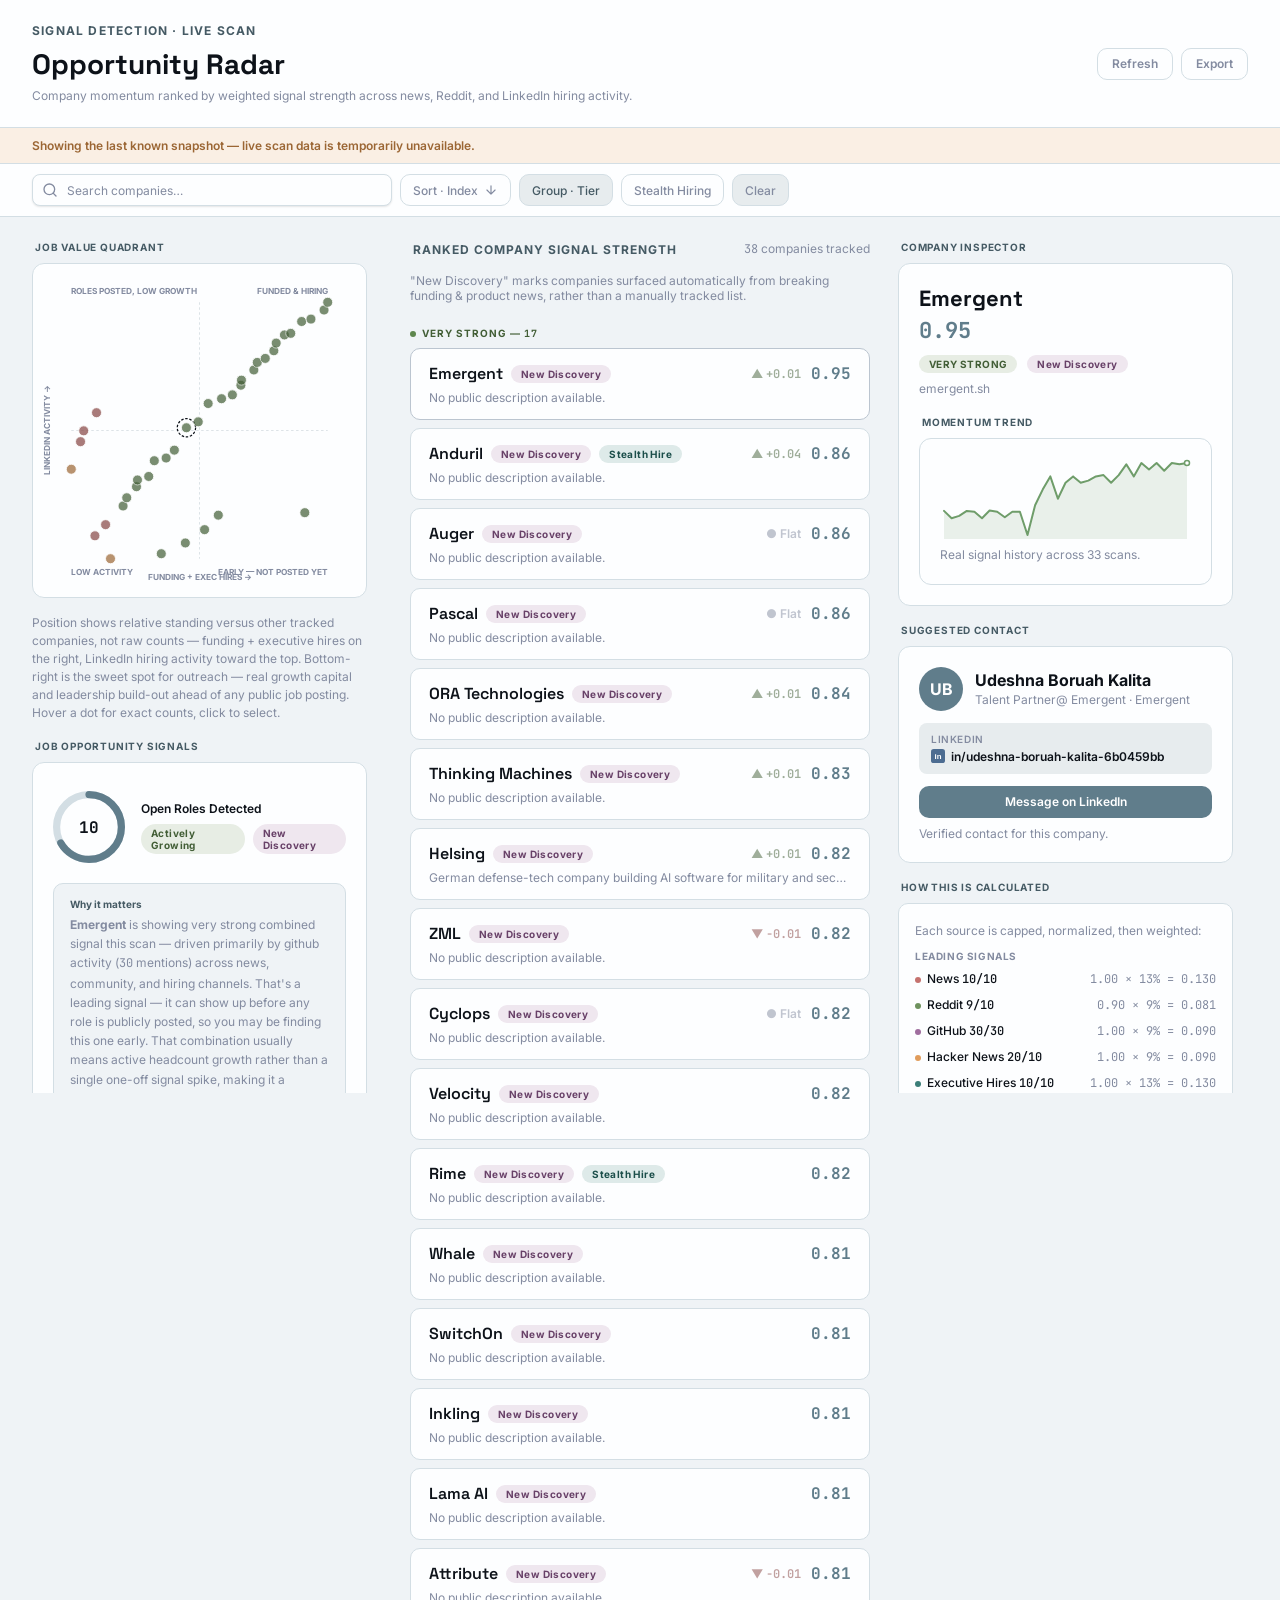
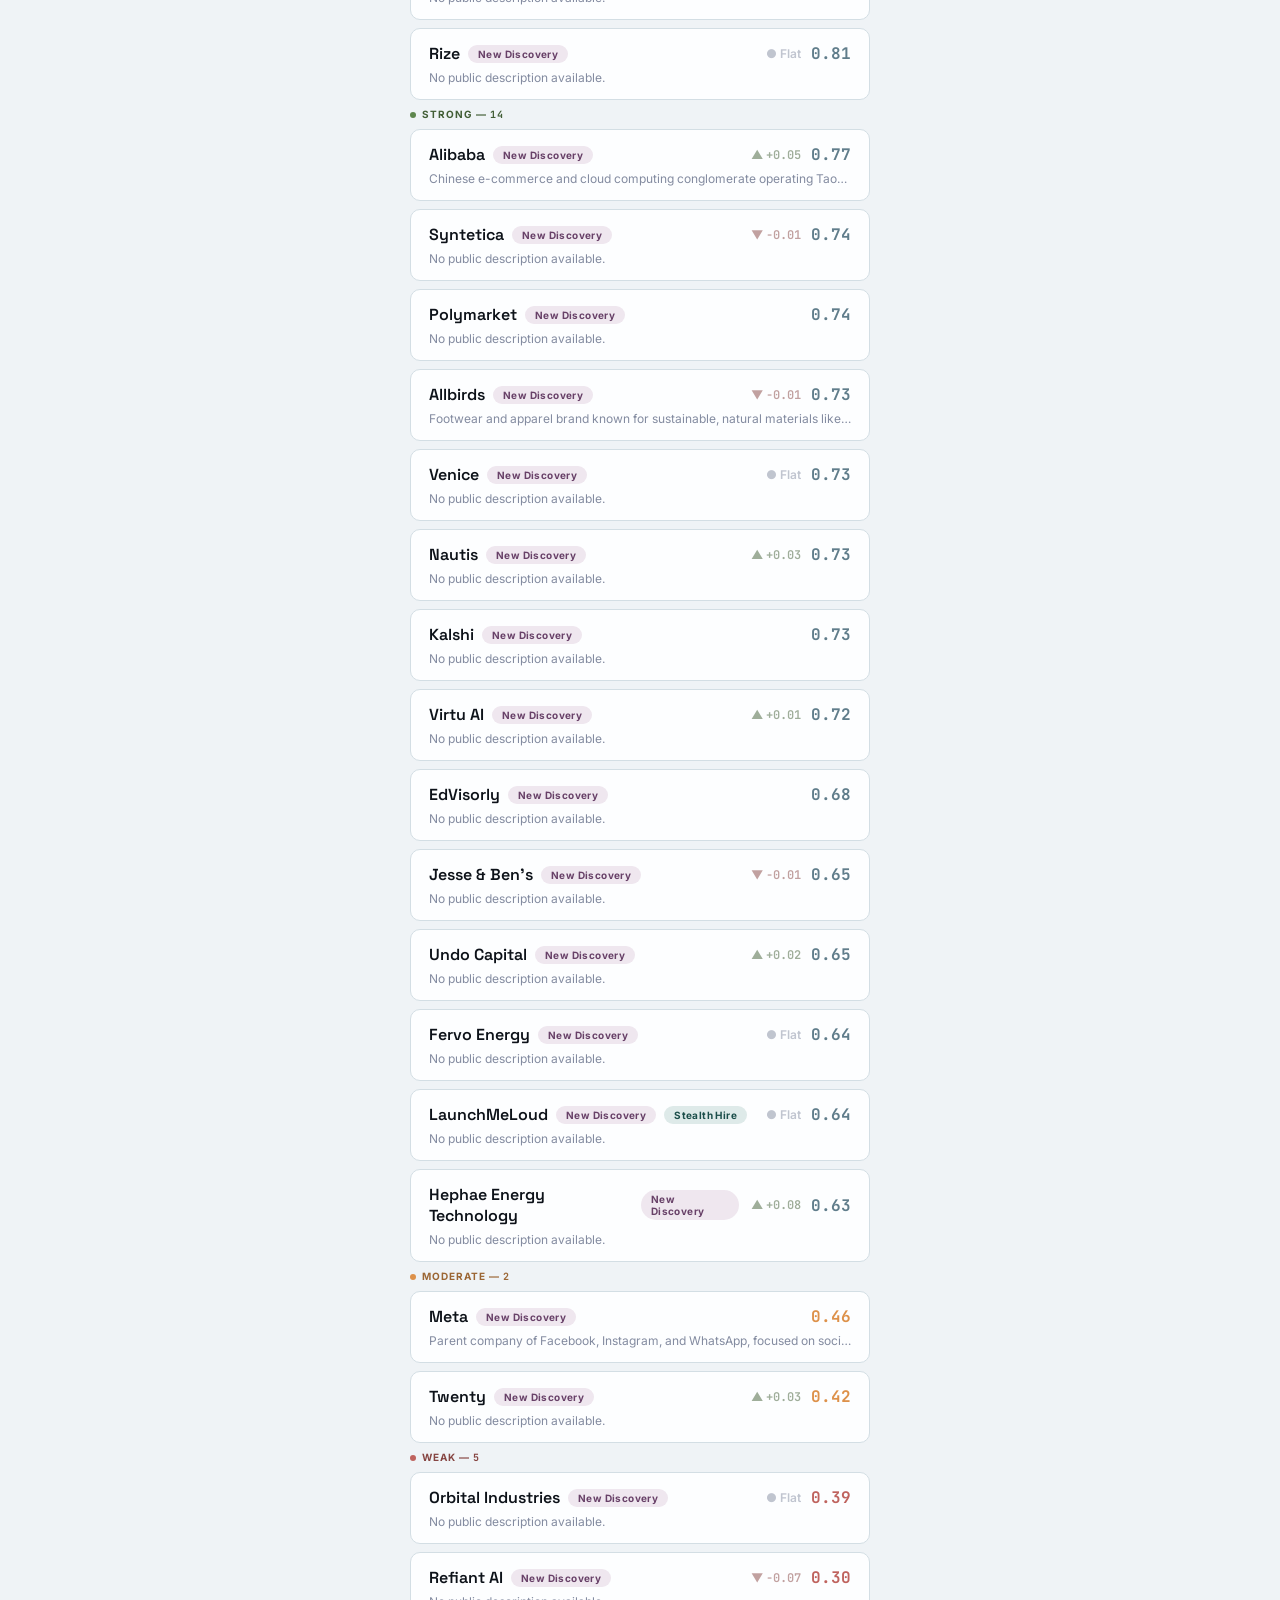
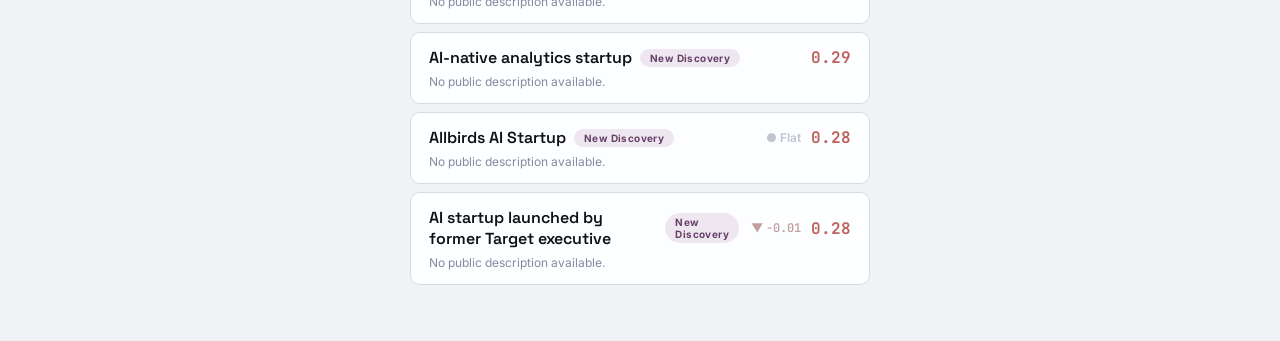
==== index.html @ ee6701c4 "Fix actual root cause of Job Value Quadrant resize bug Confirmed via frame-by-frame measurement: .qu" ====
<!doctype html>
<html lang="en">
<head>
  <meta charset="UTF-8" />
  <meta name="viewport" content="width=device-width, initial-scale=1.0" />
  <title>Opportunity Radar Dashboard</title>
  <link rel="preconnect" href="https://fonts.googleapis.com">
  <link rel="preconnect" href="https://fonts.gstatic.com" crossorigin>
  <link href="https://fonts.googleapis.com/css2?family=Inter:wght@400;500;600;700&family=Space+Grotesk:wght@500;700&family=JetBrains+Mono:wght@500;700&display=swap" rel="stylesheet">
  <link rel="stylesheet" href="styles.css" />
</head>
<body>

  <div class="dashboard">

    <!-- ── Header ── -->
    <header class="dashboard-header">
      <div class="header-titles">
        <span class="header-eyebrow">Signal Detection · Live Scan</span>
        <h1 class="header-title">Opportunity Radar</h1>
        <p class="header-subtitle">Company momentum ranked by weighted signal strength across news, Reddit, and LinkedIn hiring activity.</p>
      </div>
      <div class="header-actions">
        <button class="btn btn-outline" type="button">Refresh</button>
        <button class="btn btn-outline" type="button">Export</button>
      </div>
    </header>

    <!-- ── Fallback banner (shown only if the live fetch failed) ── -->
    <div class="fallback-banner" id="fallback-banner" hidden>
      Showing the last known snapshot — live scan data is temporarily unavailable.
    </div>

    <!-- ── Filter bar ── -->
    <div class="filter-bar">
      <div class="filter-search-wrap">
        <input
          class="filter-search"
          type="search"
          id="search-input"
          placeholder="Search companies…"
          aria-label="Search companies"
        />
        <svg class="filter-search-icon" width="16" height="16" viewBox="0 0 24 24" fill="none" aria-hidden="true">
          <circle cx="11" cy="11" r="8" stroke="currentColor" stroke-width="2"/>
          <path d="m21 21-4.35-4.35" stroke="currentColor" stroke-width="2" stroke-linecap="round"/>
        </svg>
      </div>

      <button class="pill-btn" id="sort-toggle" type="button" aria-label="Toggle sort direction">
        <span>Sort · Index</span>
        <svg id="sort-icon" width="14" height="14" viewBox="0 0 24 24" fill="none" aria-hidden="true">
          <path d="M12 5v14M5 12l7 7 7-7" stroke="currentColor" stroke-width="2" stroke-linecap="round" stroke-linejoin="round"/>
        </svg>
      </button>

      <button class="pill-btn" id="group-toggle" type="button" aria-pressed="true">
        <span>Group · Tier</span>
      </button>

      <button class="pill-btn" id="stealth-toggle" type="button" aria-pressed="false" title="Show only companies with strong funding/exec-hire signal and little-to-no LinkedIn activity — likely growing before any role is publicly posted">
        <span>Stealth Hiring</span>
      </button>

      <button class="pill-btn pill-btn-clear" id="clear-filters" type="button">Clear</button>
    </div>

    <!-- ── Body: 3-column layout ── -->
    <div class="dashboard-body">

      <div class="loading-overlay" id="loading-overlay">
        <p>Loading live scan data…</p>
      </div>

      <!-- Left: Job Value Quadrant + Job Opportunity Signals -->
      <section class="quadrant-column" aria-label="Job value quadrant">
        <h3 class="section-label" style="margin-top: 0;">Job Value Quadrant</h3>
        <div class="quadrant-scope">
          <svg id="quadrant-svg" viewBox="0 0 400 400" width="100%" height="100%" aria-hidden="true"></svg>
        </div>
        <p class="quadrant-caption" id="quadrant-caption">Position shows relative standing versus other tracked companies, not raw counts — funding + executive hires on the right, LinkedIn hiring activity toward the top. Bottom-right is the sweet spot for outreach — real growth capital and leadership build-out ahead of any public job posting. Hover a dot for exact counts, click to select.</p>

        <h3 class="section-label">Job Opportunity Signals</h3>
        <div class="job-signals-card">
          <div class="gauge-row">
            <div class="gauge-visual">
              <svg id="roles-gauge" viewBox="0 0 100 100" width="72" height="72" aria-hidden="true"></svg>
              <span class="gauge-center-value" id="open-roles-value">—</span>
            </div>
            <div class="gauge-info">
              <span class="stat-label">Open Roles Detected</span>
              <div class="gauge-momentum-row">
                <span class="tier-badge" id="hiring-momentum-badge">—</span>
                <span class="discovery-badge" id="gauge-discovery-badge" title="Newly discovered this scan — not on the existing tracked list" hidden>New Discovery</span>
              </div>
            </div>
          </div>
          <div class="callout-box" id="why-it-matters-box">
            <span class="callout-label">Why it matters</span>
            <p class="callout-text" id="why-it-matters-text"></p>
          </div>
          <p class="fine-print">Based on public hiring &amp; news signals — not a guarantee of open positions.</p>
        </div>
      </section>

      <!-- Middle: Ranked list -->
      <section class="list-column" aria-label="Ranked company signal strength">
        <div class="list-heading">
          <span class="card-eyebrow">Ranked Company Signal Strength</span>
          <span class="list-count" id="companies-tracked-count">— companies tracked</span>
        </div>
        <p class="list-hint">"New Discovery" marks companies surfaced automatically from breaking funding &amp; product news, rather than a manually tracked list.</p>
        <div id="ranked-list"></div>
        <p class="table-empty" id="list-empty" hidden>No companies match the current filters.</p>
      </section>

      <!-- Right: Company Inspector + Suggested Contact -->
      <aside class="right-rail" aria-label="Company detail">
        <h3 class="section-label" style="margin-top: 0;">Company Inspector</h3>
        <div class="inspector-card">
          <div class="inspector-title-row" style="margin-top: 0;">
            <h2 class="inspector-company-name" id="inspector-name">—</h2>
            <span class="inspector-index" id="inspector-index">—</span>
          </div>
          <div class="inspector-badge-row">
            <span class="tier-badge" id="inspector-tier-badge">—</span>
            <span class="discovery-badge" id="inspector-discovery-badge" title="Newly discovered this scan — not on the existing tracked list" hidden>New Discovery</span>
          </div>
          <a class="inspector-website-link" id="inspector-website-link" href="#" target="_blank" rel="noopener" style="visibility: hidden;">—</a>

          <h3 class="section-label">Momentum Trend</h3>
          <div class="inspector-trend-card">
            <svg id="inspector-trend-svg" aria-hidden="true"></svg>
            <p class="fine-print" id="inspector-trend-caption">—</p>
          </div>

        </div>

        <h3 class="section-label">Suggested Contact</h3>
        <div class="contact-card" id="contact-card">
          <div class="contact-person-row" style="margin-top: 0;">
            <div class="contact-avatar" id="contact-avatar">—</div>
            <div class="contact-person-info">
              <p class="contact-name">
                <span id="contact-name">—</span>
                <span class="contact-unverified-badge" id="contact-unverified-badge" title="Found via automated LinkedIn search, not human-confirmed" hidden>Unverified</span>
              </p>
              <p class="contact-title" id="contact-title">—</p>
            </div>
          </div>
          <div class="contact-detail-box">
            <span class="contact-detail-label">LinkedIn</span>
            <span class="contact-detail-value contact-detail-value-linkedin">
              <svg width="14" height="14" viewBox="0 0 16 16" aria-hidden="true"><rect width="16" height="16" rx="3" fill="var(--linkedin-blue)" /><text x="8" y="11.5" text-anchor="middle" font-family="Arial, sans-serif" font-size="9" font-weight="700" fill="#ffffff">in</text></svg>
              <span id="contact-linkedin-value">—</span>
            </span>
          </div>
          <a class="btn btn-dark btn-full" id="contact-cta" href="#" target="_blank" rel="noopener">Message on LinkedIn</a>
          <p class="fine-print" id="contact-fine-print">—</p>
        </div>
        <div class="contact-empty-state" id="contact-empty-state" hidden>
          <p>No contact found yet for this company — check back after the next scan.</p>
          <a class="btn btn-dark btn-full" id="contact-website-cta" href="#" target="_blank" rel="noopener" hidden>Go to Company Website</a>
          <p class="fine-print" id="contact-website-caveat" hidden>Automatically discovered, not confirmed as the right company — double-check before visiting.</p>
        </div>

        <h3 class="section-label">How this is calculated</h3>
        <div class="math-panel math-panel-standalone" id="math-panel">
          <p class="math-caption">Each source is capped, normalized, then weighted:</p>
          <div id="math-rows"></div>
          <hr class="divider" />
          <div class="math-total-row">
            <span class="math-total-label">Total opportunity_index</span>
            <span class="math-total-value" id="math-total-value">—</span>
          </div>
        </div>
      </aside>

    </div>
  </div>

  <script src="data.js"></script>
  <script src="app.js"></script>
</body>
</html>
---- styles.css ----
/* ── Font demo (Space Grotesk headings / JetBrains Mono numerals) ──
   To back out: delete this block, delete the two font-family rules
   below that reference these variables (search "--font-heading" and
   "--font-mono"), and revert the Google Fonts <link> in index.html/
   detail.html back to just Inter. Nothing else depends on this. */
:root {
  --font-heading: 'Space Grotesk', 'Inter', Arial, sans-serif;
  --font-mono:    'JetBrains Mono', 'Inter', monospace;
}

/* Wraps every dynamically-inserted numeric value across both pages
   (app.js/detail.js) — search ".num" in either file to find them all. */
.num { font-family: var(--font-mono); }

/* ── shadcn/ui token retrofit ──
   Phase 1 (this block): adopt shadcn's semantic vocabulary — background/
   foreground/card/primary/secondary/muted/accent/destructive/border/
   input/ring/radius, plus its --chart-1..5 convention for categorical
   data colors — mapped onto the colors this project already settled on
   through iteration, not shadcn's stock slate palette. Purely additive:
   every existing variable below (--bg, --accent-deep, --radius-lg, etc.)
   is untouched and still drives 100% of the current CSS, so this can't
   cause a visual regression. New components should be built against
   these tokens directly; migrating existing rules to consume them
   (instead of the legacy names) would be a natural phase 2.

   Two of our existing tokens don't map 1:1 onto a shadcn slot and were
   deliberately left alone rather than force-fit: --accent (a saturated
   brand blue-grey used for active/focus states — closest to --ring,
   not --accent, which in shadcn means a subtle hover background) and
   --accent-deep (our emphasis-text color, distinct from --primary,
   which corresponds to the solid dark CTA button background/text
   instead). Tier colors (green/amber/rose) and the per-source palette
   also stay as their own extension, same as shadcn's own docs do for
   product-specific colors beyond the core set. */
:root {
  /* Aliased via var() (not duplicated hex) since the consolidation pass —
     these can't go stale the way the old hardcoded copies did. */
  --background:         var(--bg);
  --foreground:         var(--text-primary);
  --card:                var(--surface);
  --card-foreground:    var(--text-primary);
  --popover:             var(--surface);
  --popover-foreground: var(--text-primary);
  --primary:             var(--text-primary); /* the solid dark CTA button */
  --primary-foreground: #ffffff;
  --secondary:           var(--bg); /* no separate surface-alt anymore */
  --secondary-foreground: var(--text-primary);
  --muted:               var(--accent-tint);
  --muted-foreground:   var(--text-secondary);
  /* No separate --accent slot: shadcn's "accent" (a subtle hover bg) would
     be the same value as --muted above, and this project already has an
     unrelated --accent (brand blue-grey, #607d8b) declared below — reusing
     the name here would silently shadow one or the other depending on
     source order. --muted covers shadcn's accent role instead. */
  --accent-foreground:  var(--accent-deep);
  --destructive:         var(--rose-deep);
  --destructive-foreground: #ffffff;
  --border:              var(--border);
  --input:               var(--border-input);
  --ring:                var(--accent); /* used for focus rings below */
  --radius:              0.625rem; /* = --radius-lg (10px) — sm/md/lg/xl below derive from this */

  /* shadcn chart-color convention — same hues as our per-source tokens.
     Aliased via var() so this can't go stale the way the hardcoded
     copies here previously did after a source color changed. */
  --chart-1: var(--news-color);
  --chart-2: var(--reddit-red);
  --chart-3: var(--linkedin-blue);
  --chart-4: var(--github-color);
  --chart-5: var(--hn-color);
  --chart-6: var(--exec-hire-color);
  --chart-7: var(--funding-color);
}

/* Real accessibility win from adopting --ring, not just a decorative
   token: a visible focus indicator for keyboard navigation. */
:focus-visible {
  outline: 2px solid var(--ring);
  outline-offset: 2px;
}

/* ── Design tokens ──
   Consolidated 2026-07-16: everything below derives from 10 core colors
   (bg / surface / border / text-primary / text-secondary / accent /
   accent-deep / green / amber / rose). Every "-deep" is that color mixed
   ~30% toward black; every "-tint" is mixed ~85% toward white — not an
   independently hand-picked hex. Dropped as redundant near-duplicates in
   this pass: --surface-alt, --row-bg, --control-bg, --accent-light,
   --text-muted, and the separate --gauge-accent* hue (folded into
   --accent). The 7 --news-color..--funding-color source colors are the
   deliberate exception — a categorical data-viz palette where 7-way
   distinguishability is the actual requirement, so they keep their own
   hues rather than deriving from the core 10. */
:root {
  --bg:              #eff3f6;
  --surface:         #fdfeff;
  --border:          #d3dee4;
  --border-input:    var(--border);
  --border-emphasis: #bbc5d0; /* border a step darker for hover/selected rows -- lighter than --text-secondary */

  --text-primary:    #0d1219;
  --text-secondary:  #838ba0;

  --accent:          #607d8b;
  --accent-deep:     #455a64;
  --accent-tint:     #e7ecee;
  --callout-tint:    var(--bg);

  /* ── Hue ramp: 7 core hues, each with dark / base(100%) / tint-1 / tint-2,
     derived via one consistent formula — dark = hue mixed 30% toward
     black; tint-1 = hue mixed 50% toward white; tint-2 = hue mixed 85%
     toward white — not independently hand-picked per hue. Every semantic
     name below (--green, --news-color, etc.) just aliases whichever
     shade of whichever hue that role needs; every rule elsewhere in this
     file that consumes those semantic names is unchanged. */
  --hue-red:           #bf635e;
  --hue-red-dark:      #864542;
  --hue-red-tint-1:    #dfb1af;
  --hue-red-tint-2:    #f5e8e7;

  --hue-green:         #5e864d;
  --hue-green-dark:    #425e36;
  --hue-green-tint-1:  #afc3a6;
  --hue-green-tint-2:  #e7ede4;

  --hue-blue:          #4c6c91;
  --hue-blue-dark:     #354c66;
  --hue-blue-tint-1:   #a6b6c8;
  --hue-blue-tint-2:   #e4e9ef;

  --hue-purple:        #955d94;
  --hue-purple-dark:   #684168;
  --hue-purple-tint-1: #caaeca;
  --hue-purple-tint-2: #efe7ef;

  --hue-orange:        #dd914a;
  --hue-orange-dark:   #9b6634;
  --hue-orange-tint-1: #eec8a5;
  --hue-orange-tint-2: #faefe4;

  --hue-yellow:        #e1d270;
  --hue-yellow-dark:   #9e934e;
  --hue-yellow-tint-1: #f0e9b8;
  --hue-yellow-tint-2: #fbf8ea;

  --hue-teal:          #267069;
  --hue-teal-dark:     #1b4e4a;
  --hue-teal-tint-1:   #93b8b4;
  --hue-teal-tint-2:   #deeae9;

  /* 8th hue, added when the pipeline added patents as a source — all 7
     original hues (red/green/blue/purple/orange/yellow/teal) were
     already spoken for. First attempt was an indigo (blue-violet, ~235°)
     which sat too close to blue(~212°) and purple(~301°) to actually
     read as distinct; pink(~338°) sits in the real gap between them. */
  --hue-pink:        #c46e8e;
  --hue-pink-dark:   #894d63;
  --hue-pink-tint-1: #e2b7c7;
  --hue-pink-tint-2: #f6e9ee;

  /* Tier status colors — reuse the same hues as the source palette below
     (rose=red, green=green, amber=orange) instead of maintaining 3 more
     standalone shades. */
  --green:           var(--hue-green);
  --green-deep:      var(--hue-green-dark);
  --green-tint:      var(--hue-green-tint-2);

  --amber:           var(--hue-orange);
  --amber-deep:      var(--hue-orange-dark);
  --amber-tint:      var(--hue-orange-tint-2);

  --rose:            var(--hue-red);
  --rose-deep:       var(--hue-red-dark);
  --rose-tint:       var(--hue-red-tint-2);

  --news-color:      var(--hue-red);
  --linkedin-blue:   var(--hue-blue);
  --reddit-red:      var(--hue-green);
  --github-color:    var(--hue-purple);
  --hn-color:        var(--hue-orange);
  --exec-hire-color: var(--hue-teal);
  --funding-color:   var(--hue-yellow);
  --patents-color:   var(--hue-pink);
  --trend-accent:    var(--green);
  --peer-muted-dot:  var(--text-secondary);

  --radius-sm:   6px;
  --radius-md:   8px;
  --radius-lg:   10px;
  --radius-xl:   12px;
  --radius-full: 9999px;

  /* Type scale: 12 near-duplicate sizes (8-28px) consolidated to 6.
     Every font-size declaration in this file references one of these —
     no more independently-picked pixel values. */
  --text-2xs: 10px;
  --text-sm:  12px;
  --text-md:  16px;
  --text-lg:  22px;
  --text-xl:  28px;

  --shadow-xs:  0 1px 2px 0 rgba(0, 0, 0, 0.1);
  --shadow-btn: 0 1px 1px 0 rgba(0, 0, 0, 0.1);

  --header-h:     128px;
}

/* ── Reset ── */
*, *::before, *::after { box-sizing: border-box; }

body {
  margin: 0;
  font-family: 'Inter', Arial, sans-serif;
  background: var(--bg);
  color: var(--text-primary);
  font-size: var(--text-md);
  -webkit-font-smoothing: antialiased;
}

.dashboard {
  display: flex;
  flex-direction: column;
  min-height: 100vh;
}

/* ─────────────────────────────────────────
   Header
───────────────────────────────────────── */
.dashboard-header {
  display: flex;
  align-items: center;
  justify-content: space-between;
  gap: 24px;
  height: var(--header-h);
  padding: 16px 32px;
  background: var(--surface);
  border-bottom: 1px solid var(--border);
}

.header-titles {
  display: flex;
  flex-direction: column;
  gap: 2px;
  min-width: 0;
}

.header-eyebrow {
  font-size: var(--text-sm);
  line-height: 16px;
  font-weight: 700;
  letter-spacing: 1.2px;
  text-transform: uppercase;
  color: var(--accent-deep);
}

.header-title {
  margin: 6px 0 0;
  font-size: var(--text-xl);
  line-height: 34px;
  font-weight: 700;
  color: var(--text-primary);
}

/* Font demo — see the --font-heading/--font-mono block near the top of
   this file for how to back this out. */
.header-title,
.company-row-name,
.inspector-company-name,
.detail-company-name {
  font-family: var(--font-heading);
}

.header-subtitle {
  margin: 4px 0 0;
  font-size: var(--text-sm);
  font-weight: 400;
  color: var(--text-secondary);
  line-height: 18px;
  white-space: nowrap;
}

.header-actions {
  display: flex;
  align-items: center;
  gap: 8px;
  flex-shrink: 0;
}

/* ─────────────────────────────────────────
   Buttons
───────────────────────────────────────── */
.btn {
  display: inline-flex;
  align-items: center;
  justify-content: center;
  height: 32px;
  padding: 6px 14px;
  border: none;
  border-radius: var(--radius-lg);
  font-family: inherit;
  font-size: var(--text-sm);
  font-weight: 600;
  line-height: 20px;
  cursor: pointer;
  text-decoration: none;
  box-sizing: border-box;
}

.btn-outline {
  background: var(--surface);
  color: var(--text-secondary);
  border: 1px solid var(--border);
}

.btn:disabled {
  opacity: 0.4;
  cursor: not-allowed;
}

/* The one exception to the site-wide neutral button treatment — the
   primary CTA on Suggested Contact stays a solid, filled button so it
   still reads as "the" action on the card. Was solid near-black
   (--text-primary); softened to --accent once the rest of the app's
   palette got muted this session — pure black read as disproportionately
   loud once everything around it got quieter. */
.btn-dark {
  background: var(--accent);
  color: #ffffff;
}

.btn-full { width: 100%; }

/* ─────────────────────────────────────────
   Filter bar
───────────────────────────────────────── */
.filter-bar {
  display: flex;
  align-items: center;
  gap: 8px;
  padding: 10px 32px;
  background: var(--surface);
  border-bottom: 1px solid var(--border);
}

.filter-search-wrap {
  position: relative;
  flex: 1 0 0;
  min-width: 0;
  max-width: 360px;
}

.filter-search {
  width: 100%;
  height: 32px;
  border: 1px solid var(--border-input);
  border-radius: var(--radius-md);
  background: var(--surface);
  box-shadow: var(--shadow-xs);
  padding: 0 12px 0 34px;
  font-family: inherit;
  font-size: var(--text-sm);
  color: var(--text-primary);
}

.filter-search::placeholder { color: var(--text-secondary); }

.filter-search-icon {
  position: absolute;
  left: 10px;
  top: 50%;
  transform: translateY(-50%);
  color: var(--text-secondary);
  pointer-events: none;
}

.pill-btn {
  display: inline-flex;
  align-items: center;
  gap: 6px;
  height: 32px;
  padding: 0 12px;
  border: 1px solid var(--border);
  border-radius: var(--radius-lg);
  background: var(--surface);
  font-family: inherit;
  font-size: var(--text-sm);
  font-weight: 500;
  color: var(--text-secondary);
  cursor: pointer;
  flex-shrink: 0;
}

.pill-btn svg { flex-shrink: 0; transition: transform 0.15s; }
.pill-btn.sort-asc svg { transform: rotate(180deg); }

.pill-btn[aria-pressed="true"] {
  background: var(--accent-tint);
  border-color: var(--border);
  color: var(--accent-deep);
}

.pill-btn-clear {
  background: var(--accent-tint);
}

/* ─────────────────────────────────────────
   Body: 3-column layout
───────────────────────────────────────── */
.dashboard-body {
  position: relative;
  display: grid;
  grid-template-columns: 350px 1fr 350px;
  gap: 28px;
  align-items: start;
  flex: 1 0 auto;
  padding: 24px 32px 48px;
  min-height: 300px;
}

.loading-overlay {
  position: absolute;
  inset: 0;
  z-index: 5;
  display: flex;
  align-items: center;
  justify-content: center;
  background: var(--bg);
}

.loading-overlay p {
  margin: 0;
  font-size: var(--text-sm);
  color: var(--text-secondary);
}

.loading-overlay[hidden] { display: none; }

.fallback-banner {
  padding: 10px 32px;
  background: var(--amber-tint);
  color: var(--amber-deep);
  font-size: var(--text-sm);
  font-weight: 600;
  border-bottom: 1px solid var(--border);
}

.fallback-banner[hidden] { display: none; }

.card-eyebrow {
  padding-left: 3px;
  font-size: var(--text-sm);
  font-weight: 700;
  letter-spacing: 1px;
  text-transform: uppercase;
  color: var(--accent-deep);
}


.divider {
  margin: 12px 0;
  border: none;
  border-top: 1px solid var(--border);
}

/* Flex items don't collapse margins — without this, a divider's own
   margin-bottom stacks with the label's margin-top instead of merging,
   leaving an oversized gap. */
.divider + .section-label { margin-top: 8px; }

.section-label {
  margin: 18px 0 10px;
  padding-left: 3px;
  font-size: var(--text-2xs);
  font-weight: 700;
  letter-spacing: 0.8px;
  text-transform: uppercase;
  color: var(--accent-deep);
}

.fine-print {
  margin: 8px 0 0;
  font-size: var(--text-sm);
  font-weight: 400;
  color: var(--text-secondary);
  line-height: 1.4;
}

.tier-badge {
  display: inline-flex;
  align-items: center;
  padding: 3px 10px;
  border-radius: var(--radius-full);
  font-size: var(--text-2xs);
  font-weight: 700;
  letter-spacing: 0.4px;
  background: var(--accent-tint);
  color: var(--accent-deep);
}

.tier-badge.tier-green { background: var(--green-tint); color: var(--green-deep); }
.tier-badge.tier-amber { background: var(--amber-tint); color: var(--amber-deep); }
.tier-badge.tier-rose  { background: var(--rose-tint);  color: var(--rose-deep); }

.discovery-badge {
  display: inline-flex;
  align-items: center;
  padding: 3px 10px;
  border-radius: var(--radius-full);
  font-size: var(--text-2xs);
  font-weight: 700;
  letter-spacing: 0.4px;
  /* Reuses the purple hue ramp (same one github uses) instead of a
     separate standalone purple -- keeps the "New Discovery" badge its
     original light-purple identity without reintroducing a whole new
     color for it. */
  background: var(--hue-purple-tint-2);
  color: var(--hue-purple-dark);
}

.discovery-badge[hidden] { display: none; }

/* Same funding/exec-hire-vs-LinkedIn criteria as the Job Value
   Quadrant's bottom-right cell — teal because that's exec_hire's own
   hue, one of the two signals driving this flag. */
.stealth-badge {
  display: inline-flex;
  align-items: center;
  padding: 3px 10px;
  border-radius: var(--radius-full);
  font-size: var(--text-2xs);
  font-weight: 700;
  letter-spacing: 0.4px;
  background: var(--hue-teal-tint-2);
  color: var(--hue-teal-dark);
}

.callout-box {
  margin-top: 16px;
  padding: 14px 16px;
  border-radius: var(--radius-lg);
  background: var(--callout-tint);
  border: 1px solid var(--border);
}

.callout-label {
  display: block;
  font-size: var(--text-2xs);
  font-weight: 700;
  color: var(--accent-deep);
  margin-bottom: 5px;
}

.callout-text {
  margin: 0;
  font-size: var(--text-sm);
  color: var(--text-secondary);
  line-height: 1.6;
}

/* ─────────────────────────────────────────
   Radar column
───────────────────────────────────────── */
.quadrant-column {
  display: flex;
  flex-direction: column;
  position: sticky;
  top: 24px;
  max-height: calc(100vh - 48px);
  overflow-y: auto;
  /* Reserves the scrollbar's gutter whether or not it's actually needed,
     so content taller than the viewport toggling the scrollbar on/off
     between renders can't shrink/grow this column's available width -
     which would otherwise resize the quadrant chart (aspect-ratio: 1/1
     scales with container width) every time it happened. */
  scrollbar-gutter: stable;
}

.quadrant-scope {
  aspect-ratio: 1 / 1;
  width: 100%;
  flex-shrink: 0;
  background: var(--surface);
  border: 1px solid var(--border);
  border-radius: var(--radius-xl);
  overflow: hidden;
}

.quadrant-caption {
  margin: 16px 0 0;
  font-size: var(--text-sm);
  font-weight: 400;
  color: var(--text-secondary);
  line-height: 1.5;
}


.job-signals-card,
.inspector-card,
.contact-card {
  background: var(--surface);
  border: 1px solid var(--border);
  border-radius: var(--radius-xl);
  padding: 20px;
}

.stat-row {
  display: flex;
  align-items: center;
  justify-content: space-between;
  padding: 6px 0;
}

.stat-label {
  font-size: var(--text-sm);
  color: var(--text-secondary);
}

.stat-value {
  font-size: var(--text-md);
  font-weight: 700;
  color: var(--text-primary);
}

.gauge-row {
  display: flex;
  align-items: center;
  gap: 16px;
  padding: 8px 0 4px;
}

.gauge-visual {
  position: relative;
  width: 72px;
  height: 72px;
  flex-shrink: 0;
}

.gauge-visual svg {
  transform: rotate(-90deg);
}

.gauge-center-value {
  position: absolute;
  inset: 0;
  display: flex;
  align-items: center;
  justify-content: center;
  font-size: var(--text-md);
  font-weight: 700;
  color: var(--text-primary);
}

.gauge-info {
  display: flex;
  flex-direction: column;
  gap: 8px;
  min-width: 0;
}

.gauge-info .stat-label {
  font-size: var(--text-sm);
  font-weight: 600;
  color: var(--text-primary);
}

.gauge-momentum-row {
  display: flex;
  align-items: center;
  gap: 8px;
}

.gauge-momentum-row .stat-label {
  font-size: var(--text-sm);
  color: var(--text-secondary);
}

/* ─────────────────────────────────────────
   Ranked list (middle column)
───────────────────────────────────────── */
.list-column {
  display: flex;
  flex-direction: column;
  gap: 12px;
  min-width: 0;
}

.list-heading {
  display: flex;
  align-items: center;
  justify-content: space-between;
}

.list-count {
  font-size: var(--text-sm);
  color: var(--text-secondary);
}

.list-hint {
  margin: 4px 0 12px;
  font-size: var(--text-sm);
  font-weight: 400;
  color: var(--text-secondary);
}

.tier-group {
  display: flex;
  flex-direction: column;
  gap: 8px;
  margin-bottom: 8px;
}

.tier-group-header {
  display: flex;
  align-items: center;
  gap: 6px;
}

.tier-group-dot {
  width: 6px;
  height: 6px;
  border-radius: 50%;
  background: var(--accent);
}

.tier-group-dot.green { background: var(--green); }
.tier-group-dot.amber { background: var(--amber); }
.tier-group-dot.rose  { background: var(--rose); }

.tier-group-label {
  font-size: var(--text-2xs);
  font-weight: 700;
  letter-spacing: 1px;
  color: var(--accent-deep);
}

.tier-group-label.green { color: var(--green-deep); }
.tier-group-label.amber { color: var(--amber-deep); }
.tier-group-label.rose  { color: var(--rose-deep); }

.company-row {
  background: var(--surface);
  border: 1px solid var(--border);
  border-radius: var(--radius-lg);
  padding: 14px 18px;
  cursor: pointer;
  transition: border-color 0.12s, background 0.12s;
}

.company-row:hover {
  background: var(--surface);
  border-color: var(--border-emphasis);
}

.company-row.selected {
  background: var(--surface);
  border-color: var(--border-emphasis);
}

.company-row-top {
  display: flex;
  align-items: center;
  justify-content: space-between;
  gap: 12px;
}

.company-row-name-group {
  display: flex;
  align-items: center;
  gap: 8px;
  min-width: 0;
}

.company-row-name {
  font-size: var(--text-md);
  font-weight: 600;
  color: var(--text-primary);
  text-decoration: none;
}

.company-row-name:hover {
  color: var(--accent-deep);
  text-decoration: underline;
}

.company-row-right {
  display: flex;
  align-items: center;
  gap: 10px;
  flex-shrink: 0;
}

/* Font demo — see the --font-heading/--font-mono block near the top of
   this file for how to back this out. */
.company-row-index,
.inspector-index,
.detail-index,
.gauge-center-value {
  font-family: var(--font-mono);
}

.company-row-index {
  font-size: var(--text-md);
  font-weight: 700;
  color: var(--accent);
}

.company-row-index.amber { color: var(--amber); }
.company-row-index.rose  { color: var(--rose); }

.momentum-delta {
  font-size: var(--text-sm);
  font-weight: 600;
  white-space: nowrap;
  opacity: 0.5;
}

.momentum-delta.momentum-up   { color: var(--green-deep); }
.momentum-delta.momentum-down { color: var(--rose-deep); }
.momentum-delta.momentum-flat { color: var(--text-secondary); }

.company-row-blurb {
  margin: 6px 0 0;
  font-size: var(--text-sm);
  color: var(--text-secondary);
  white-space: nowrap;
  overflow: hidden;
  text-overflow: ellipsis;
}

/* Progressive disclosure: the per-source breakdown stays collapsed
   until you hover a row, so the list stays calm at rest but the "where
   does this number come from" detail is one hover away instead of
   locked behind a click into Company Inspector. */
.company-row-detail {
  display: grid;
  grid-template-rows: 0fr;
  opacity: 0;
  transition: grid-template-rows 0.3s ease, opacity 0.22s ease;
}

.company-row.expanded .company-row-detail {
  grid-template-rows: 1fr;
  opacity: 1;
}

.company-row-detail-inner {
  overflow: hidden;
  min-height: 0;
  display: grid;
  grid-template-columns: repeat(4, 1fr);
  gap: 10px 14px;
  padding-top: 0;
  transition: padding-top 0.3s ease;
}

.company-row.expanded .company-row-detail-inner {
  padding-top: 12px;
}

.row-detail-item {
  display: flex;
  flex-direction: column;
  gap: 2px;
  min-width: 0;
}

.row-detail-meter {
  margin-top: 2px;
}

.row-detail-label {
  font-size: var(--text-2xs);
  font-weight: 700;
  text-transform: uppercase;
  letter-spacing: 0.02em;
  color: var(--text-secondary);
  white-space: nowrap;
  overflow: hidden;
  text-overflow: ellipsis;
}

/* Deliberately no per-source color override here (unlike source-pill/
   meter-fill/math-label elsewhere) — each label already sits directly
   next to its own value with no legend or bar segment to decode, so
   coloring the text added no information, just noise. Color stays
   reserved for spots where it's actually functional: the dots, bars,
   and the "At cap" badge. */

.row-detail-cap-flag {
  display: inline-block;
  margin-left: 5px;
  font-size: var(--text-2xs);
  font-weight: 700;
  letter-spacing: 0.3px;
  text-transform: uppercase;
  color: var(--amber-deep);
  background: var(--amber-tint);
  padding: 1px 5px;
  border-radius: var(--radius-full);
  vertical-align: middle;
}

.row-detail-value {
  font-size: var(--text-sm);
  font-weight: 600;
  font-variant-numeric: tabular-nums;
  color: var(--text-primary);
  white-space: nowrap;
  overflow: hidden;
  text-overflow: ellipsis;
}

.row-detail-cap {
  font-weight: 400;
  color: var(--text-secondary);
}

.row-detail-contrib {
  font-size: var(--text-sm);
  font-weight: 400;
  color: var(--text-secondary);
}

/* The arrow glyph renders a couple pixels low relative to the digits next
   to it in this font — nudge it up so it optically aligns with the text. */
.row-detail-contrib::before { content: '→ '; position: relative; top: -1px; }

.source-pill {
  display: inline-flex;
  align-items: center;
  gap: 4px;
  font-size: var(--text-sm);
  color: var(--text-secondary);
}

.source-pill::before {
  content: '';
  width: 6px;
  height: 6px;
  flex-shrink: 0;
  border-radius: 50%;
  background: var(--accent);
  opacity: 0.9;
}

.source-pill.source-news::before      { background: var(--news-color); }
.source-pill.source-reddit::before   { background: var(--reddit-red); }
.source-pill.source-linkedin::before { background: var(--linkedin-blue); }
.source-pill.source-github::before   { background: var(--github-color); }
.source-pill.source-hn::before       { background: var(--hn-color); }
.source-pill.source-exec_hire::before { background: var(--exec-hire-color); }
.source-pill.source-funding::before  { background: var(--funding-color); }
.source-pill.source-patents::before  { background: var(--patents-color); }

.meter-track {
  height: 5px;
  border-radius: var(--radius-sm);
  background: transparent;
  overflow: hidden;
}

.meter-fill {
  height: 100%;
  border-radius: var(--radius-sm);
  background: var(--accent-deep);
}

.meter-fill.source-news     { background: var(--news-color); opacity: 0.9; }
.meter-fill.source-reddit   { background: var(--reddit-red); opacity: 0.9; }
.meter-fill.source-linkedin { background: var(--linkedin-blue); opacity: 0.9; }
.meter-fill.source-github   { background: var(--github-color); opacity: 0.9; }
.meter-fill.source-hn       { background: var(--hn-color); opacity: 0.9; }
.meter-fill.source-exec_hire { background: var(--exec-hire-color); opacity: 0.9; }
.meter-fill.source-funding   { background: var(--funding-color); opacity: 0.9; }
.meter-fill.source-patents   { background: var(--patents-color); opacity: 0.9; }

.table-empty {
  margin: 0;
  padding: 32px 16px;
  text-align: center;
  font-size: var(--text-sm);
  color: var(--text-secondary);
  background: var(--surface);
  border: 1px solid var(--border);
  border-radius: var(--radius-lg);
}

/* ─────────────────────────────────────────
   Right rail
───────────────────────────────────────── */
.right-rail {
  display: flex;
  flex-direction: column;
  position: sticky;
  top: 24px;
  max-height: calc(100vh - 48px);
  overflow-y: auto;
  scrollbar-gutter: stable;
}

.inspector-title-row {
  margin-top: 14px;
  display: flex;
  flex-direction: column;
  gap: 4px;
}

.inspector-company-name {
  margin: 0;
  font-size: var(--text-lg);
  font-weight: 700;
  color: var(--text-primary);
}

.inspector-badge-row {
  display: flex;
  align-items: center;
  gap: 10px;
  margin-top: 10px;
}

/* Plain link, not a badge/pill — this is a reference, not a status flag
   like the tier/discovery badges above it. Own line, not inline with
   the pills, so it doesn't read as a third badge. Reserves its line
   height always (visibility, not display:none) so the Momentum Trend
   section below doesn't shift up/down depending on whether this
   particular company has a URL. */
.inspector-website-link {
  display: block;
  min-height: 1.4em;
  margin-top: 8px;
  font-size: var(--text-sm);
  color: var(--text-secondary);
  text-decoration: none;
}

.inspector-website-link:hover { color: var(--hue-blue); }

.inspector-index {
  font-size: var(--text-lg);
  font-weight: 700;
  color: var(--accent);
}

.mini-breakdown {
  display: flex;
  flex-direction: column;
  gap: 14px;
  margin-bottom: 6px;
}

.mini-breakdown-row {
  display: flex;
  flex-direction: column;
  gap: 4px;
}

.mini-breakdown-contrib {
  display: block;
}

.mini-breakdown-top {
  display: flex;
  align-items: center;
  justify-content: space-between;
  font-size: var(--text-sm);
  line-height: 16px;
}

.mini-breakdown-top .label { color: var(--text-secondary); }
.mini-breakdown-top .value { color: var(--text-primary); font-weight: 700; font-family: var(--font-mono); }

.math-panel {
  margin-top: 16px;
  padding: 16px;
  border-radius: var(--radius-lg);
  background: var(--surface);
  border: 1px solid var(--border);
}

.math-caption {
  margin: 2px 0 10px;
  font-size: var(--text-sm);
  font-weight: 400;
  color: var(--text-secondary);
  line-height: 1.5;
}

.math-group-label {
  display: block;
  margin: 10px 0 4px;
  font-size: var(--text-2xs);
  font-weight: 700;
  letter-spacing: 0.6px;
  text-transform: uppercase;
  color: var(--text-secondary);
}

.math-group-label:first-child { margin-top: 0; }

.math-row {
  display: flex;
  align-items: center;
  justify-content: space-between;
  padding: 5px 0;
  font-size: var(--text-sm);
}

.math-row .math-label { color: var(--text-primary); font-weight: 500; }
.math-row .math-detail { color: var(--text-secondary); }

.math-label::before {
  content: '';
  display: inline-block;
  width: 6px;
  height: 6px;
  border-radius: 50%;
  margin-right: 6px;
  background: var(--accent-deep);
  opacity: 0.9;
}

.math-label.source-news::before      { background: var(--news-color); }
.math-label.source-reddit::before   { background: var(--reddit-red); }
.math-label.source-linkedin::before { background: var(--linkedin-blue); }
.math-label.source-github::before   { background: var(--github-color); }
.math-label.source-hn::before       { background: var(--hn-color); }
.math-label.source-exec_hire::before { background: var(--exec-hire-color); }
.math-label.source-funding::before   { background: var(--funding-color); }
.math-label.source-patents::before   { background: var(--patents-color); }

.math-total-row {
  display: flex;
  align-items: center;
  justify-content: space-between;
  margin-top: 10px;
}

.math-total-label {
  font-size: var(--text-sm);
  font-weight: 700;
  color: var(--text-primary);
}

.math-total-value {
  font-size: var(--text-sm);
  font-weight: 700;
  color: var(--accent-deep);
  font-family: var(--font-mono);
}

.inspector-card .btn-dark { margin-top: 16px; }

/* Suggested Contact */
.contact-person-row {
  display: flex;
  align-items: center;
  gap: 12px;
  margin-top: 12px;
}

.contact-avatar {
  width: 44px;
  height: 44px;
  border-radius: 50%;
  background: var(--accent);
  color: #ffffff;
  display: flex;
  align-items: center;
  justify-content: center;
  font-size: var(--text-md);
  font-weight: 700;
  flex-shrink: 0;
}

.contact-name {
  margin: 0;
  font-size: var(--text-md);
  font-weight: 700;
  color: var(--text-primary);
}

/* Amber, not neutral — this is a "check this before you act on it" flag,
   not decoration. Hiding unverified contacts entirely would make the
   feature useless (most of what's found this way is still directionally
   right), but presenting it with the same confidence as a verified
   contact would be dishonest. */
.contact-unverified-badge {
  display: inline-flex;
  align-items: center;
  margin-left: 6px;
  padding: 2px 8px;
  border-radius: var(--radius-full);
  font-size: var(--text-2xs);
  font-weight: 700;
  letter-spacing: 0.3px;
  text-transform: uppercase;
  vertical-align: middle;
  background: var(--amber-tint);
  color: var(--amber-deep);
}

.contact-unverified-badge[hidden] { display: none; }

.contact-empty-state {
  margin: 0;
  padding: 24px 16px;
  text-align: center;
  font-size: var(--text-sm);
  color: var(--text-secondary);
  background: var(--surface);
  border: 1px solid var(--border);
  border-radius: var(--radius-lg);
}

.contact-empty-state p { margin: 0; }
.contact-empty-state .btn { margin-top: 14px; }
.contact-empty-state .fine-print { margin-top: 8px; }
.contact-empty-state[hidden] { display: none; }

.contact-title {
  margin: 2px 0 0;
  font-size: var(--text-sm);
  font-weight: 400;
  color: var(--text-secondary);
}

.contact-detail-box {
  display: flex;
  flex-direction: column;
  gap: 4px;
  padding: 10px 12px;
  border-radius: var(--radius-md);
  background: var(--accent-tint);
  margin-top: 12px;
}

.contact-detail-label {
  font-size: var(--text-2xs);
  font-weight: 600;
  letter-spacing: 0.6px;
  text-transform: uppercase;
  color: var(--text-secondary);
}

.contact-detail-value {
  font-size: var(--text-sm);
  font-weight: 600;
  color: var(--text-primary);
}

.contact-detail-value-linkedin {
  display: inline-flex;
  align-items: center;
  gap: 6px;
}

.contact-detail-value-linkedin svg { flex-shrink: 0; }

.contact-card .btn-dark { margin-top: 12px; }

/* ─────────────────────────────────────────
   Detail page (3-column, matching main dashboard)
───────────────────────────────────────── */
.detail-page {
  display: flex;
  flex-direction: column;
  min-height: 100vh;
}

.detail-topbar {
  display: flex;
  align-items: center;
  justify-content: space-between;
  gap: 24px;
  height: var(--header-h);
  padding: 16px 32px;
  background: var(--surface);
  border-bottom: 1px solid var(--border);
}

.detail-topbar-left {
  display: flex;
  flex-direction: column;
  justify-content: center;
  gap: 2px;
  min-width: 0;
}

.detail-topbar-nav {
  display: flex;
  align-items: center;
  gap: 8px;
  flex-shrink: 0;
}

.back-link {
  display: inline-block;
  font-size: var(--text-sm);
  line-height: 16px;
  font-weight: 400;
  color: var(--text-secondary);
  text-decoration: none;
}

.back-link:hover { color: var(--text-primary); }

.back-link-arrow {
  display: inline-block;
  position: relative;
  top: -1px;
}

.detail-header {
  display: flex;
  align-items: center;
  gap: 14px;
  margin-top: 6px;
}

.detail-company-name {
  margin: 0;
  font-size: var(--text-xl);
  line-height: 34px;
  font-weight: 700;
  color: var(--text-primary);
}

.detail-index {
  font-size: var(--text-xl);
  line-height: 34px;
  font-weight: 700;
  color: var(--accent);
}

.detail-blurb {
  margin: 4px 0 0;
  font-size: var(--text-sm);
  line-height: 18px;
  color: var(--text-secondary);
}

.detail-body {
  padding: 24px 32px 48px;
  position: relative;
  min-height: 400px;
}

.detail-columns {
  display: grid;
  grid-template-columns: 350px 1fr 350px;
  gap: 30px;
  align-items: start;
}

.detail-col {
  display: flex;
  flex-direction: column;
  min-width: 0;
}

.breakdown-compact-card {
  background: var(--surface);
  border: 1px solid var(--border);
  border-radius: var(--radius-xl);
  padding: 16px;
}

.signal-radar-card {
  background: var(--surface);
  border: 1px solid var(--border);
  border-radius: var(--radius-xl);
  padding: 16px;
}

.trend-card {
  background: var(--surface);
  border: 1px solid var(--border);
  border-radius: var(--radius-xl);
  padding: 20px;
}

.peer-compare-card {
  background: var(--surface);
  border: 1px solid var(--border);
  border-radius: var(--radius-xl);
  padding: 20px;
}

.peer-compare-headline {
  margin: 0;
  font-size: var(--text-md);
  font-weight: 700;
  color: var(--text-primary);
}

.peer-compare-sub {
  margin: 4px 0 14px;
  font-size: var(--text-sm);
  font-weight: 400;
  color: var(--text-secondary);
}

.source-rank-card {
  background: var(--surface);
  border: 1px solid var(--border);
  border-radius: var(--radius-xl);
  padding: 20px;
}

.source-rank-headline {
  margin: 0 0 12px;
  font-size: var(--text-sm);
  font-weight: 400;
  color: var(--text-secondary);
}

.source-rank-headline strong { color: var(--text-primary); }

.source-rank-row {
  display: flex;
  align-items: center;
  gap: 12px;
  padding: 8px 0;
}

.source-rank-row + .source-rank-row { border-top: 1px solid var(--border); }

.source-rank-row-label {
  width: 112px;
  flex-shrink: 0;
  white-space: nowrap;
}

.source-rank-row-pct {
  width: 118px;
  flex-shrink: 0;
  font-size: var(--text-sm);
  color: var(--text-secondary);
  text-align: right;
}

.source-rank-row-strip {
  flex: 1 0 0;
  min-width: 0;
}

.callout-box-standalone { margin-top: 0; }
.math-panel-standalone { margin-top: 0; }

.inspector-trend-card {
  background: var(--surface);
  border: 1px solid var(--border);
  border-radius: var(--radius-xl);
  padding: 20px;
}

.inspector-trend-card #inspector-trend-svg {
  display: block;
  width: 100%;
  height: 80px;
}

.contact-card-standalone { padding: 20px; }

.next-steps-card {
  display: flex;
  flex-direction: column;
  gap: 2px;
  background: var(--surface);
  border: 1px solid var(--border);
  border-radius: var(--radius-xl);
  padding: 8px;
}

.next-step-row {
  display: flex;
  align-items: center;
  gap: 10px;
  width: 100%;
  padding: 10px 10px;
  border: none;
  border-radius: var(--radius-md);
  background: transparent;
  font-family: inherit;
  font-size: var(--text-sm);
  font-weight: 500;
  color: var(--text-primary);
  cursor: pointer;
  text-align: left;
  transition: background 0.12s;
}

.next-step-row:hover { background: var(--accent-tint); }

.next-step-check {
  width: 18px;
  height: 18px;
  border-radius: 50%;
  border: 1.5px solid var(--border-input);
  flex-shrink: 0;
  position: relative;
  transition: background 0.15s, border-color 0.15s;
}

.next-step-row.done .next-step-check {
  background: var(--accent-deep);
  border-color: var(--accent-deep);
}

.next-step-row.done .next-step-check::after {
  content: '✓';
  position: absolute;
  inset: 0;
  display: flex;
  align-items: center;
  justify-content: center;
  font-size: var(--text-sm);
  color: #ffffff;
  line-height: 1;
}

.next-step-row.done .next-step-label { color: var(--text-secondary); }

/* ─────────────────────────────────────────
   Responsive
───────────────────────────────────────── */
@media (max-width: 1200px) {
  .dashboard-body {
    grid-template-columns: 1fr;
  }
  .detail-columns {
    grid-template-columns: 1fr;
  }
}
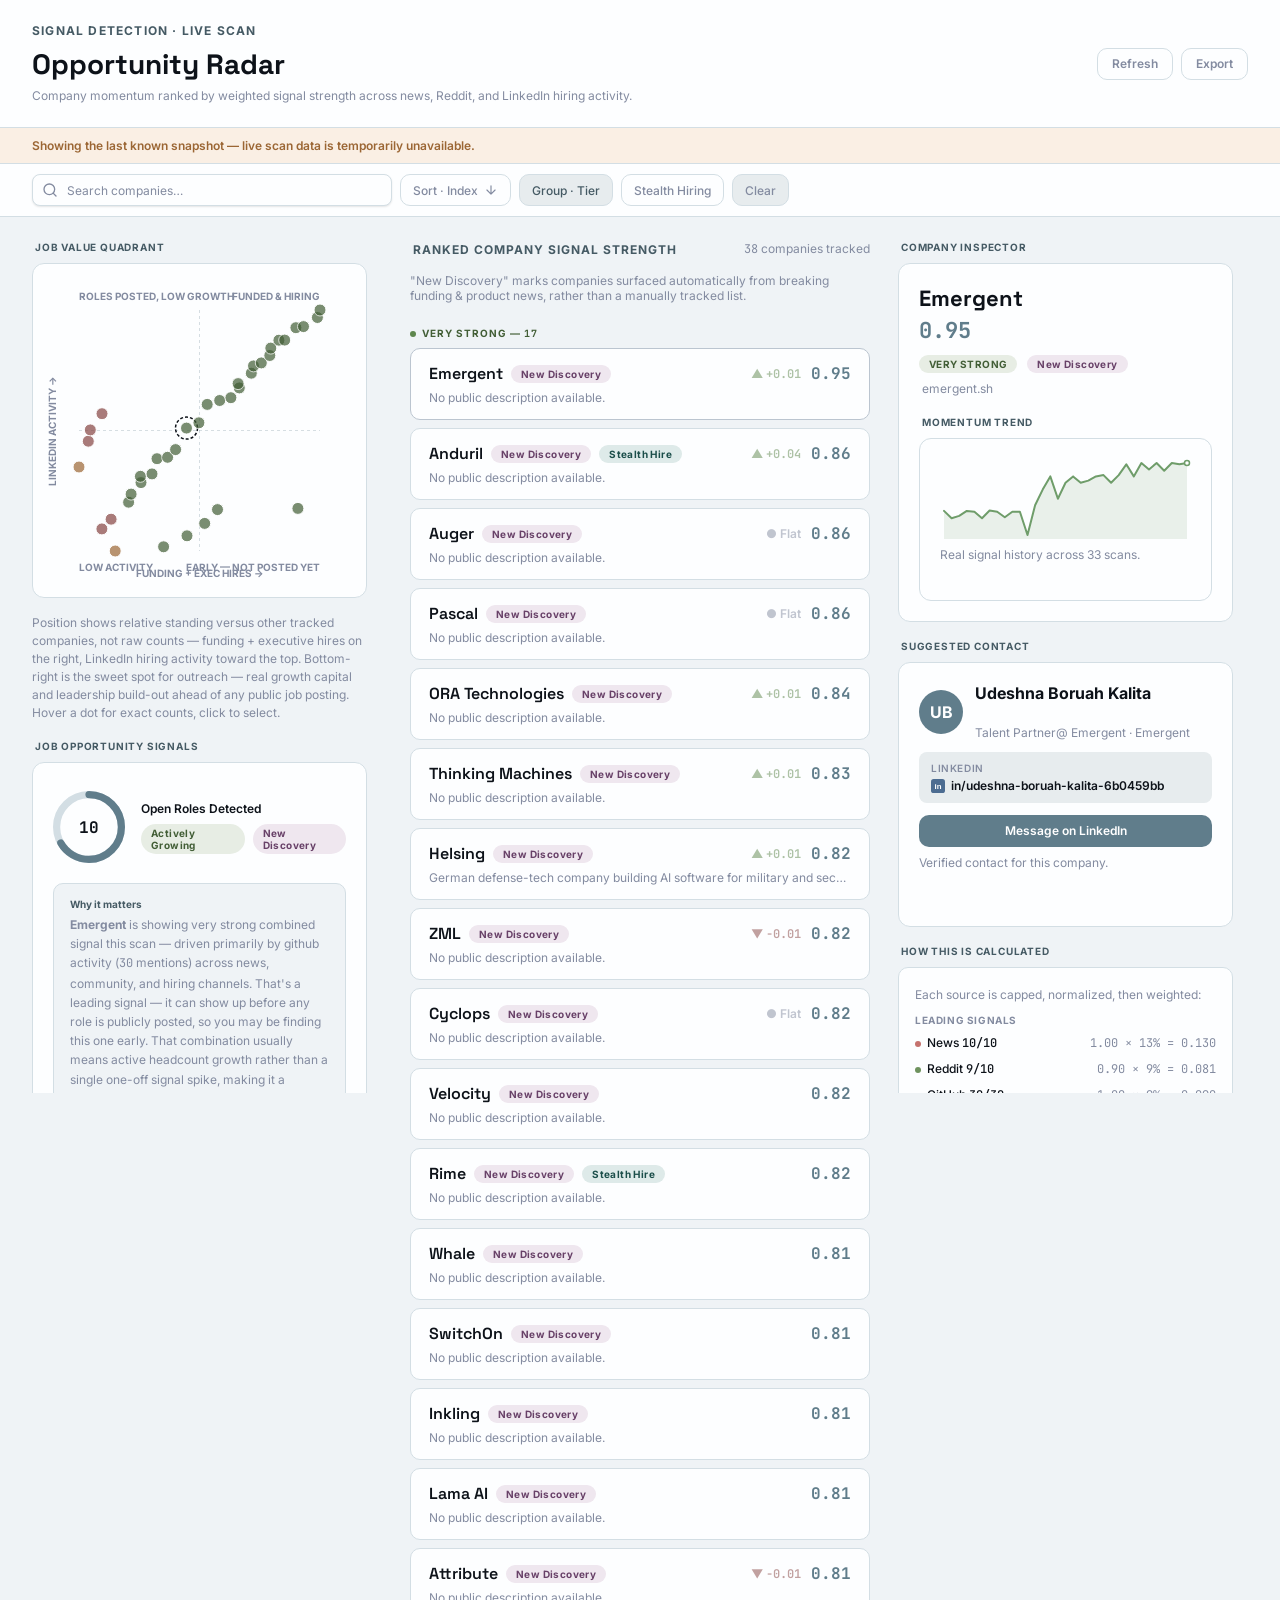
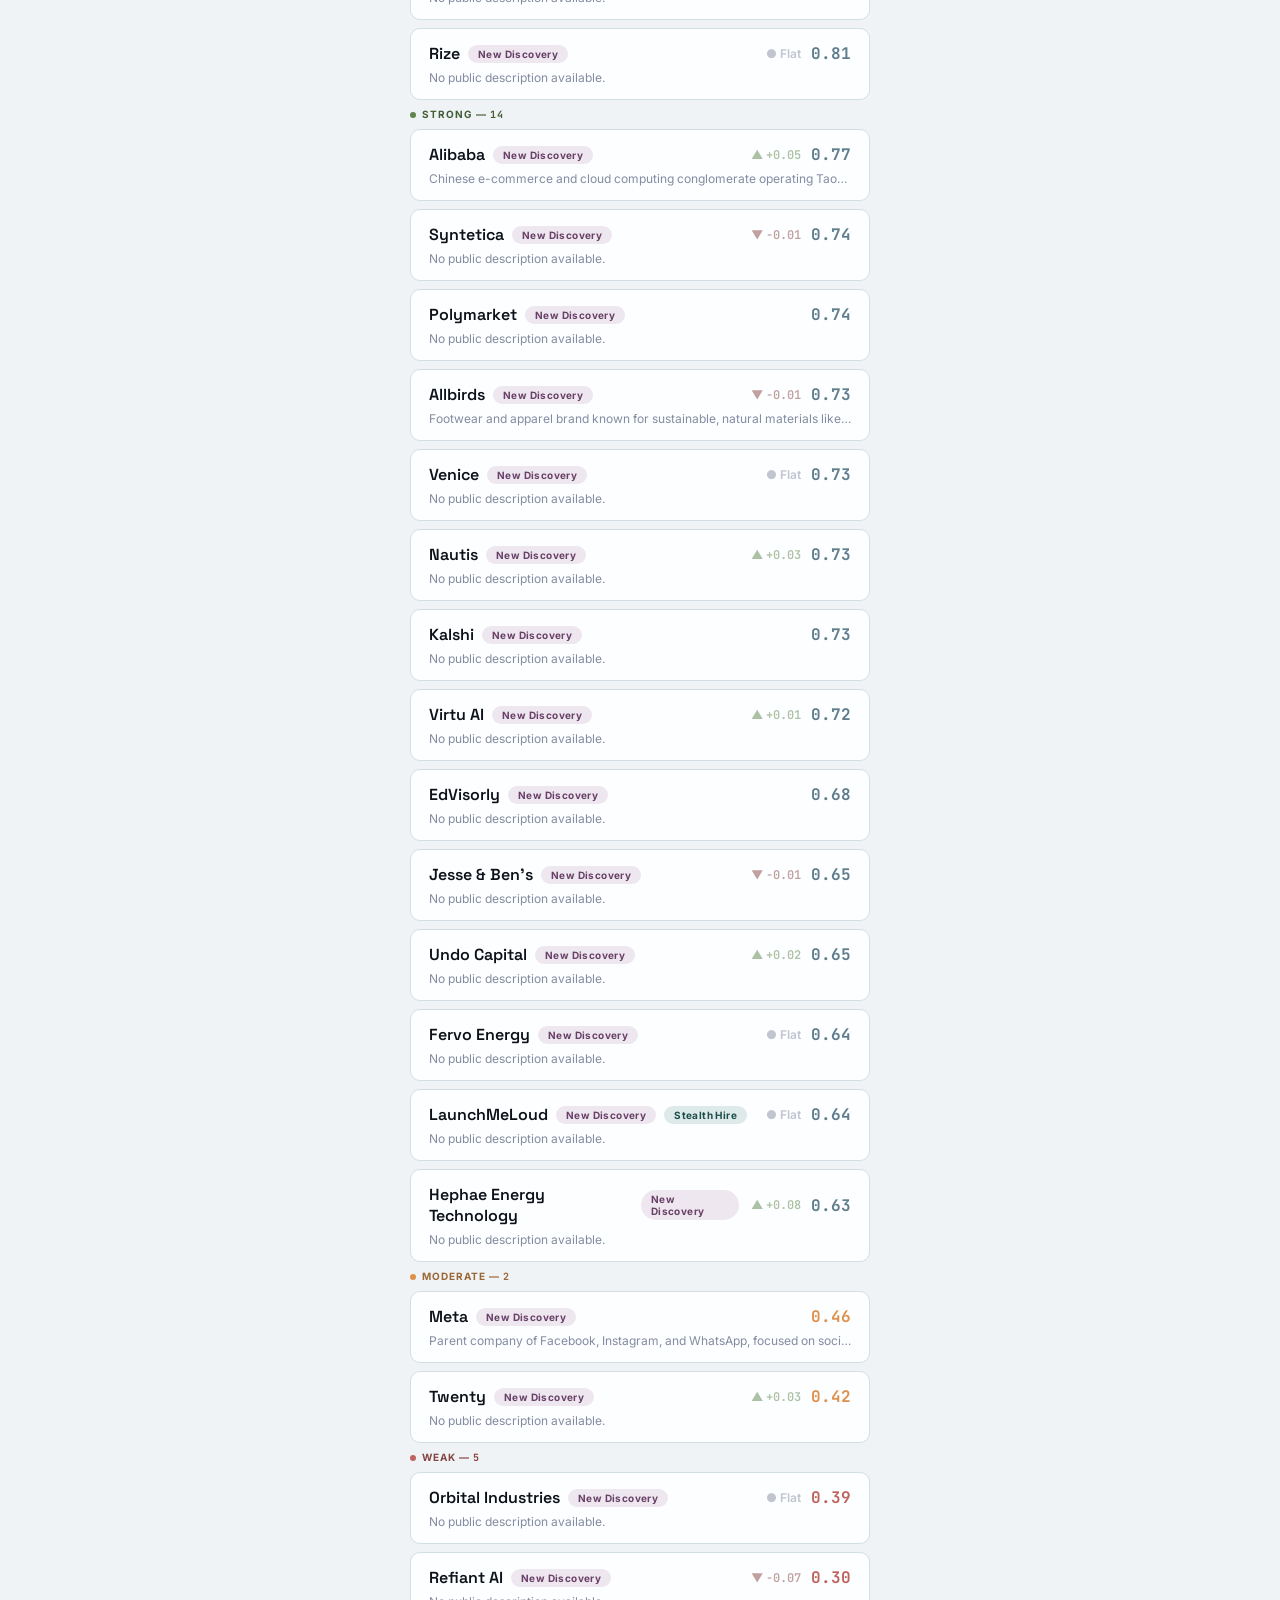
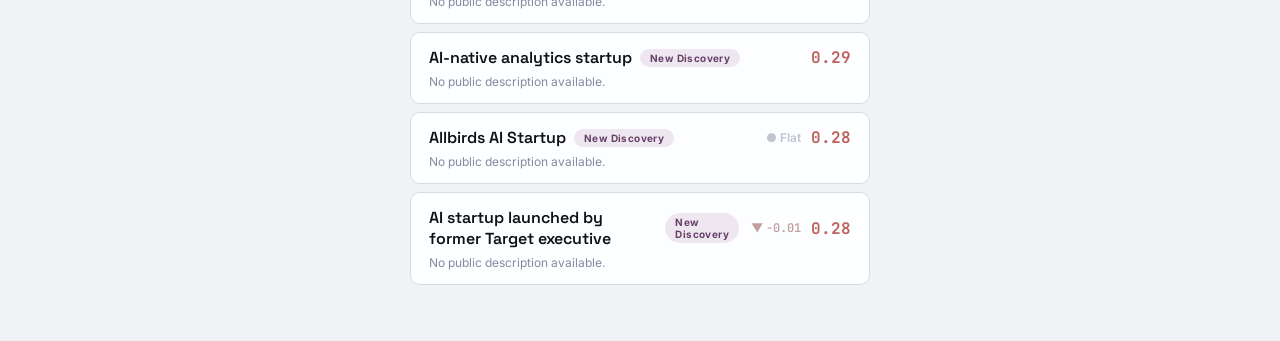
==== commit 87dd2de0: "Fix contact card spacing inconsistency and Momentum Trend squish Three compounding issues were makin" ====
--- a/index.html
+++ b/index.html
@@ -141,10 +141,8 @@
           <div class="contact-person-row" style="margin-top: 0;">
             <div class="contact-avatar" id="contact-avatar">—</div>
             <div class="contact-person-info">
-              <p class="contact-name">
-                <span id="contact-name">—</span>
-                <span class="contact-unverified-badge" id="contact-unverified-badge" title="Found via automated LinkedIn search, not human-confirmed" hidden>Unverified</span>
-              </p>
+              <p class="contact-name" id="contact-name">—</p>
+              <span class="contact-unverified-badge" id="contact-unverified-badge" title="Found via automated LinkedIn search, not human-confirmed" style="visibility: hidden;">Unverified</span>
               <p class="contact-title" id="contact-title">—</p>
             </div>
           </div>
--- a/styles.css
+++ b/styles.css
@@ -486,6 +486,14 @@
   line-height: 1.4;
 }
 
+/* Verified vs. unverified captions differ enough in length (one line vs.
+   three) to change the whole contact card's height depending on which
+   contact happened to be found. Reserve room for the longer message so
+   the card height stays consistent either way. */
+#contact-fine-print {
+  min-height: 4.2em;
+}
+
 .tier-badge {
   display: inline-flex;
   align-items: center;
@@ -602,6 +610,16 @@
   border: 1px solid var(--border);
   border-radius: var(--radius-xl);
   padding: 20px;
+  /* These are direct children of the sticky columns (.quadrant-column /
+     .right-rail), which cap their own height and scroll rather than
+     grow past the viewport. Without flex-shrink:0, default flex
+     behavior lets a card get squeezed below its natural content height
+     when a sibling's variable-length text (an unverified caption, a
+     "why it matters" blurb) pushes the column over that cap - which is
+     what caused the Momentum Trend chart to render squished into a
+     shorter box than its own coordinate math assumed. Now any real
+     overflow goes to the column's existing scroll instead. */
+  flex-shrink: 0;
 }
 
 .stat-row {
@@ -815,7 +833,7 @@
   opacity: 0.5;
 }
 
-.momentum-delta.momentum-up   { color: var(--green-deep); }
+.momentum-delta.momentum-up   { color: var(--green); }
 .momentum-delta.momentum-down { color: var(--rose-deep); }
 .momentum-delta.momentum-flat { color: var(--text-secondary); }
 
@@ -1030,6 +1048,7 @@
   display: block;
   min-height: 1.4em;
   margin-top: 8px;
+  margin-left: 3px;
   font-size: var(--text-sm);
   color: var(--text-secondary);
   text-decoration: none;
@@ -1077,6 +1096,7 @@
   border-radius: var(--radius-lg);
   background: var(--surface);
   border: 1px solid var(--border);
+  flex-shrink: 0;
 }
 
 .math-caption {
@@ -1185,23 +1205,27 @@
    not decoration. Hiding unverified contacts entirely would make the
    feature useless (most of what's found this way is still directionally
    right), but presenting it with the same confidence as a verified
-   contact would be dishonest. */
+   contact would be dishonest.
+
+   Own line below the name (not inline) — some contact names are long
+   enough that an inline badge would wrap awkwardly or crowd the name.
+   Uses visibility (see populateContactCard), not display:none, so this
+   line's height is always reserved and the card isn't a different
+   height for a verified vs. unverified contact. */
 .contact-unverified-badge {
   display: inline-flex;
   align-items: center;
-  margin-left: 6px;
+  width: fit-content;
+  margin-top: 4px;
   padding: 2px 8px;
   border-radius: var(--radius-full);
   font-size: var(--text-2xs);
   font-weight: 700;
   letter-spacing: 0.3px;
   text-transform: uppercase;
-  vertical-align: middle;
   background: var(--amber-tint);
   color: var(--amber-deep);
 }
-
-.contact-unverified-badge[hidden] { display: none; }
 
 .contact-empty-state {
   margin: 0;
@@ -1212,6 +1236,7 @@
   background: var(--surface);
   border: 1px solid var(--border);
   border-radius: var(--radius-lg);
+  flex-shrink: 0;
 }
 
 .contact-empty-state p { margin: 0; }
@@ -1374,6 +1399,48 @@
   padding: 16px;
 }
 
+.radar-compare-row {
+  display: flex;
+  gap: 8px;
+  margin-bottom: 12px;
+}
+
+.radar-compare-select {
+  flex: 1;
+  min-width: 0;
+  height: 30px;
+  border: 1px solid var(--border-input);
+  border-radius: var(--radius-md);
+  background: var(--surface);
+  padding: 0 8px;
+  font-family: inherit;
+  font-size: var(--text-2xs);
+  color: var(--text-secondary);
+}
+
+.radar-legend {
+  display: flex;
+  flex-wrap: wrap;
+  gap: 12px;
+  margin-top: 10px;
+}
+
+.radar-legend-item {
+  display: inline-flex;
+  align-items: center;
+  gap: 5px;
+  font-size: var(--text-2xs);
+  font-weight: 600;
+  color: var(--text-secondary);
+}
+
+.radar-legend-swatch {
+  width: 8px;
+  height: 8px;
+  border-radius: 50%;
+  flex-shrink: 0;
+}
+
 .trend-card {
   background: var(--surface);
   border: 1px solid var(--border);
@@ -1460,6 +1527,13 @@
   display: block;
   width: 100%;
   height: 80px;
+}
+
+/* Reserves room for the longer 2-line "not enough history" message so
+   the card isn't shorter when a company has real trend data to show
+   (whose caption is a single short line) than when it doesn't. */
+#inspector-trend-caption {
+  min-height: 2.8em;
 }
 
 .contact-card-standalone { padding: 20px; }
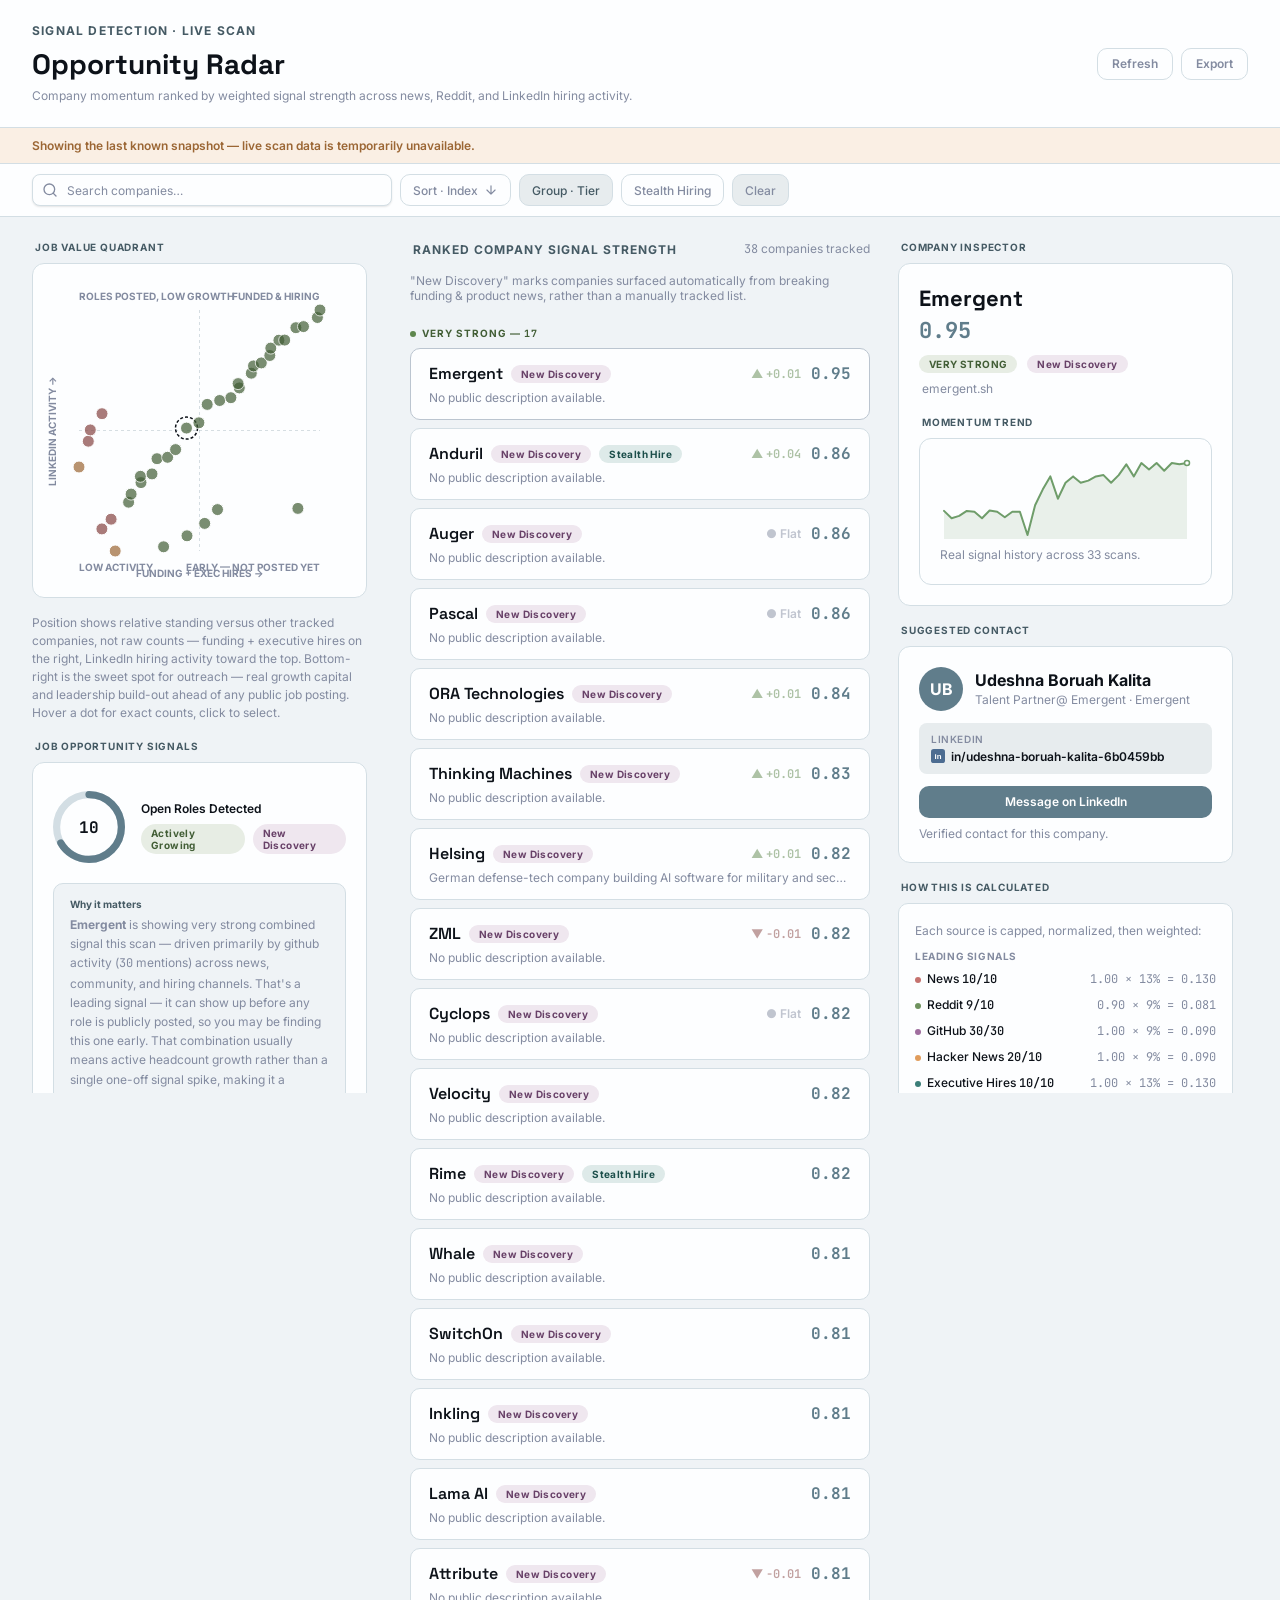
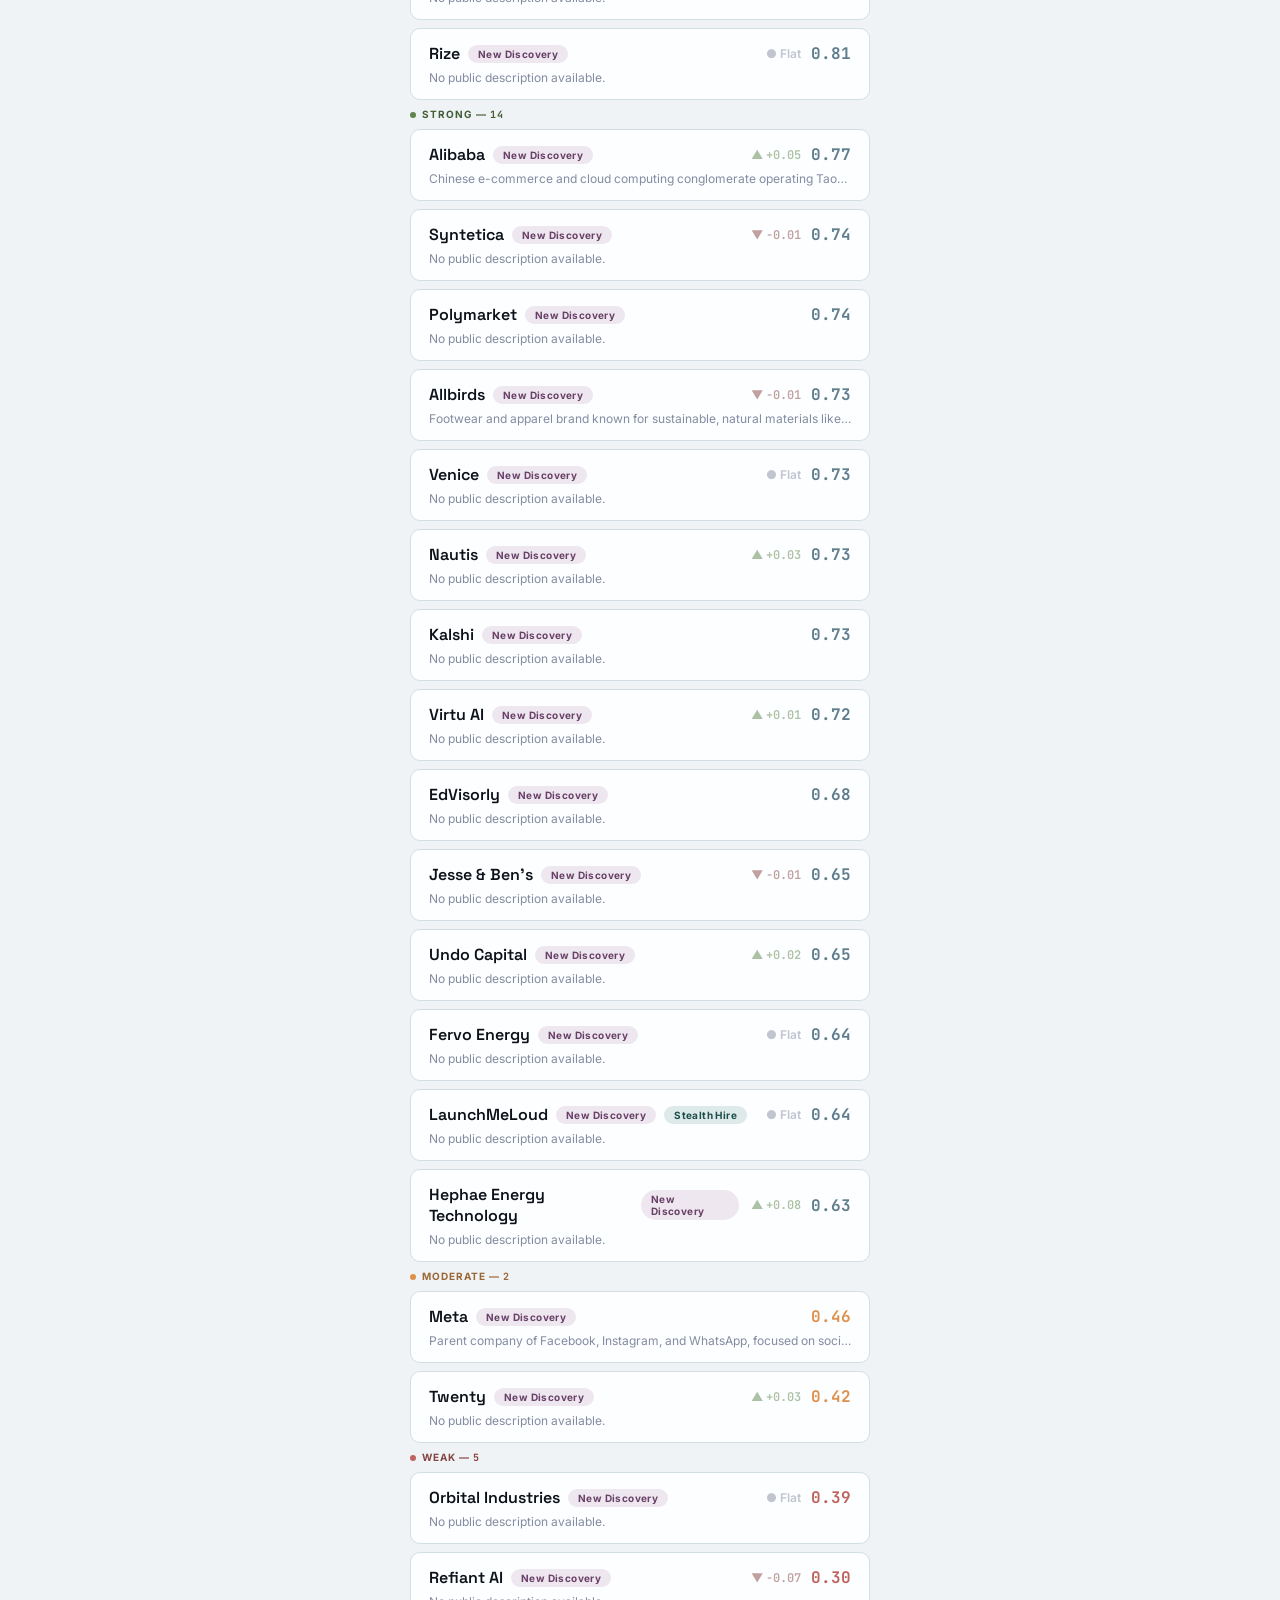
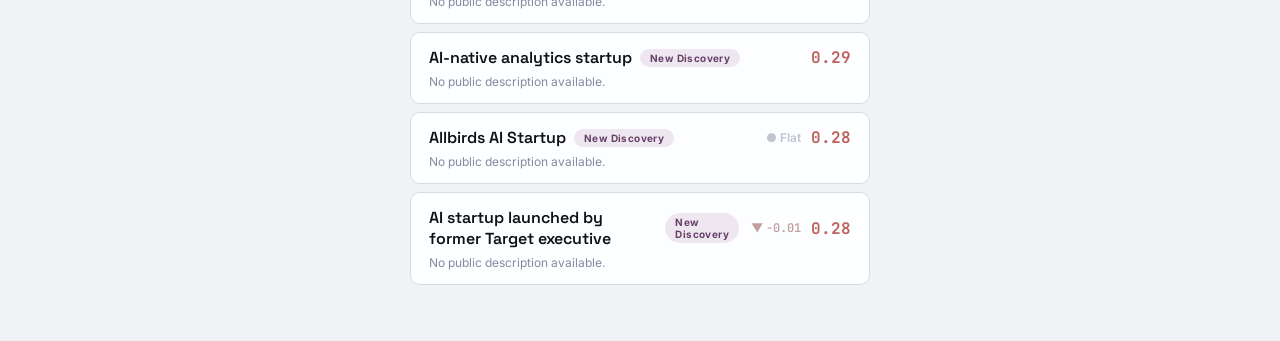
==== commit 630950a3: "Move Unverified badge above name, let contact card reflow naturally Reverses the fixed-height reserv" ====
--- a/index.html
+++ b/index.html
@@ -141,8 +141,8 @@
           <div class="contact-person-row" style="margin-top: 0;">
             <div class="contact-avatar" id="contact-avatar">—</div>
             <div class="contact-person-info">
+              <span class="contact-unverified-badge" id="contact-unverified-badge" title="Found via automated LinkedIn search, not human-confirmed" hidden>Unverified</span>
               <p class="contact-name" id="contact-name">—</p>
-              <span class="contact-unverified-badge" id="contact-unverified-badge" title="Found via automated LinkedIn search, not human-confirmed" style="visibility: hidden;">Unverified</span>
               <p class="contact-title" id="contact-title">—</p>
             </div>
           </div>
--- a/styles.css
+++ b/styles.css
@@ -486,13 +486,11 @@
   line-height: 1.4;
 }
 
-/* Verified vs. unverified captions differ enough in length (one line vs.
-   three) to change the whole contact card's height depending on which
-   contact happened to be found. Reserve room for the longer message so
-   the card height stays consistent either way. */
-#contact-fine-print {
-  min-height: 4.2em;
-}
+/* Verified vs. unverified captions differ a lot in length (one line vs.
+   three). Deliberately not reserving height for the longer message here
+   - a fixed-height reservation just left dead space under the shorter
+   one. Letting the card size naturally to its own content and shift
+   the layout below it is the more graceful failure mode. */
 
 .tier-badge {
   display: inline-flex;
@@ -1216,7 +1214,7 @@
   display: inline-flex;
   align-items: center;
   width: fit-content;
-  margin-top: 4px;
+  margin-bottom: 4px;
   padding: 2px 8px;
   border-radius: var(--radius-full);
   font-size: var(--text-2xs);
@@ -1226,6 +1224,8 @@
   background: var(--amber-tint);
   color: var(--amber-deep);
 }
+
+.contact-unverified-badge[hidden] { display: none; }
 
 .contact-empty-state {
   margin: 0;
@@ -1529,12 +1529,11 @@
   height: 80px;
 }
 
-/* Reserves room for the longer 2-line "not enough history" message so
-   the card isn't shorter when a company has real trend data to show
-   (whose caption is a single short line) than when it doesn't. */
-#inspector-trend-caption {
-  min-height: 2.8em;
-}
+/* Both possible captions ("Real signal history across N scans." and
+   "Not enough scan history yet.") are short enough to stay on one line,
+   so no height reservation is needed here — a longer message used to
+   wrap to 2 lines and force one wider than the other's 1-line height,
+   which is what actually caused the inconsistency. */
 
 .contact-card-standalone { padding: 20px; }
 
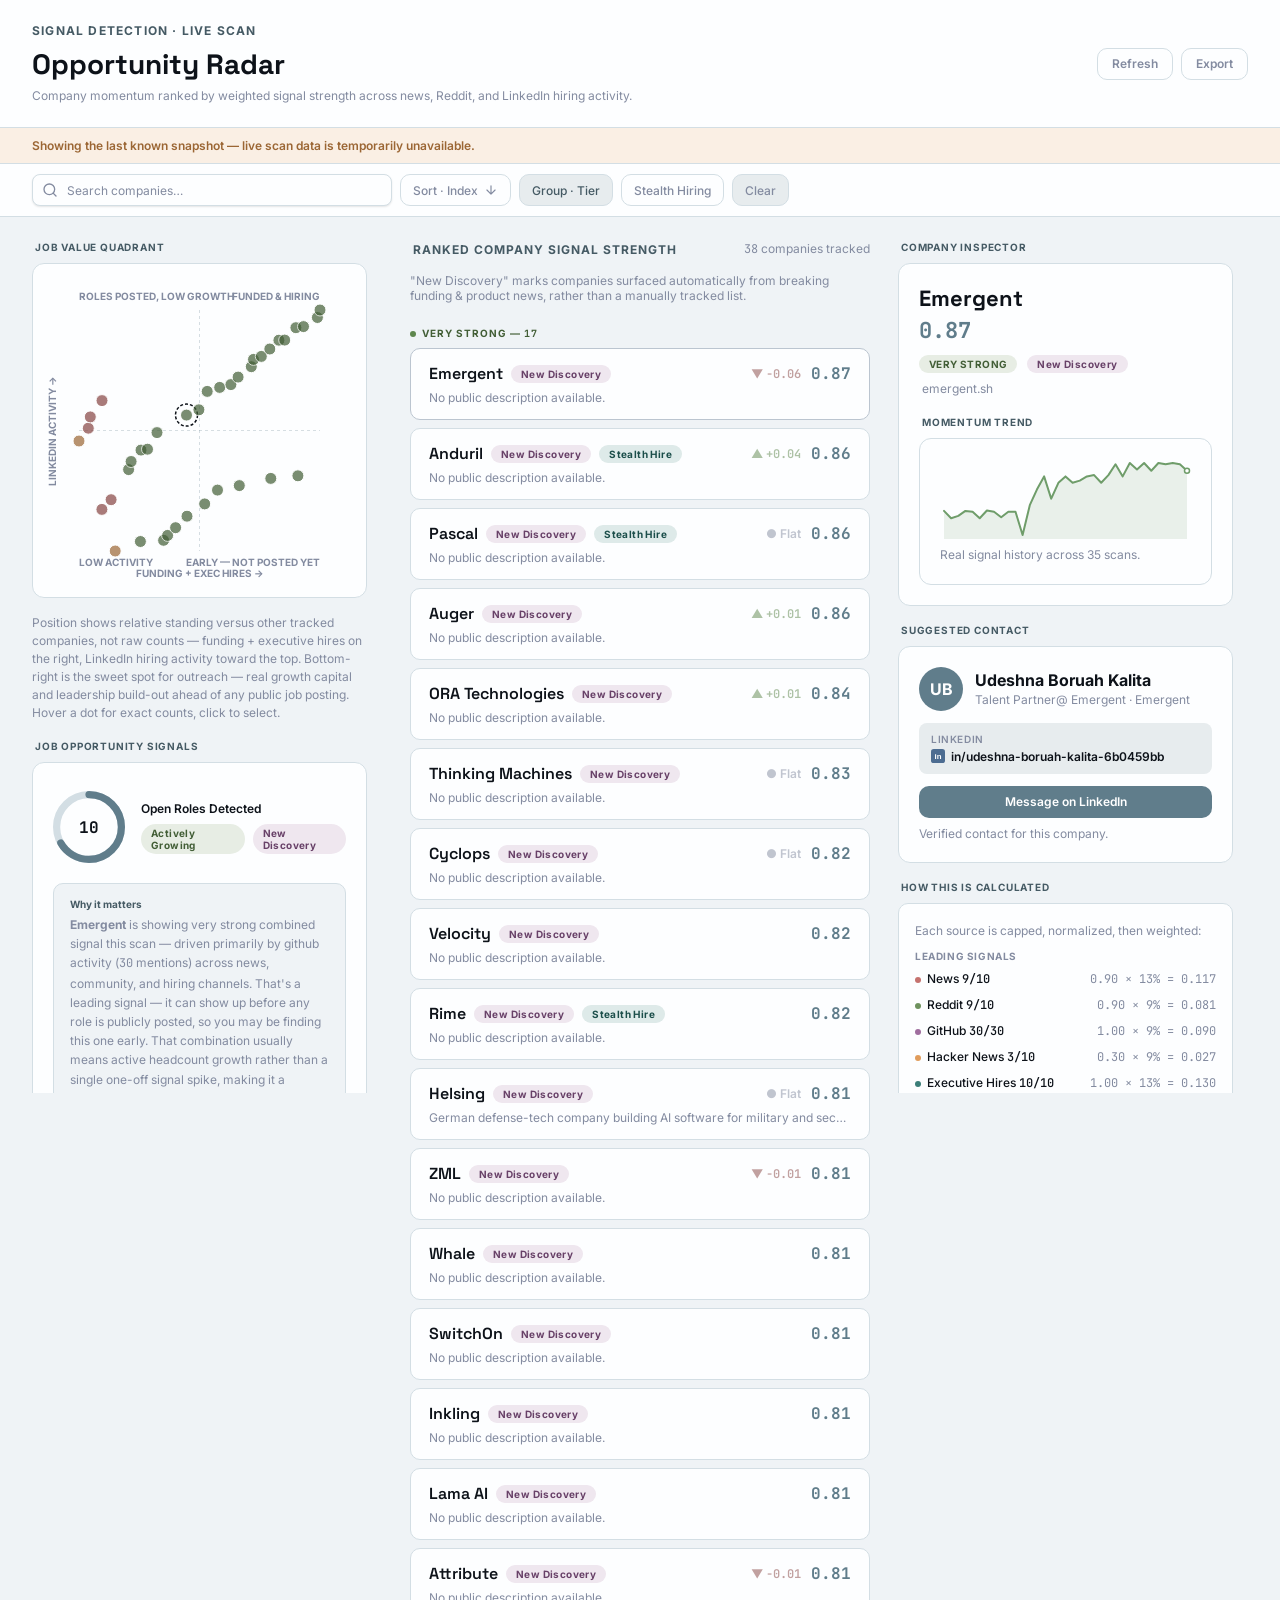
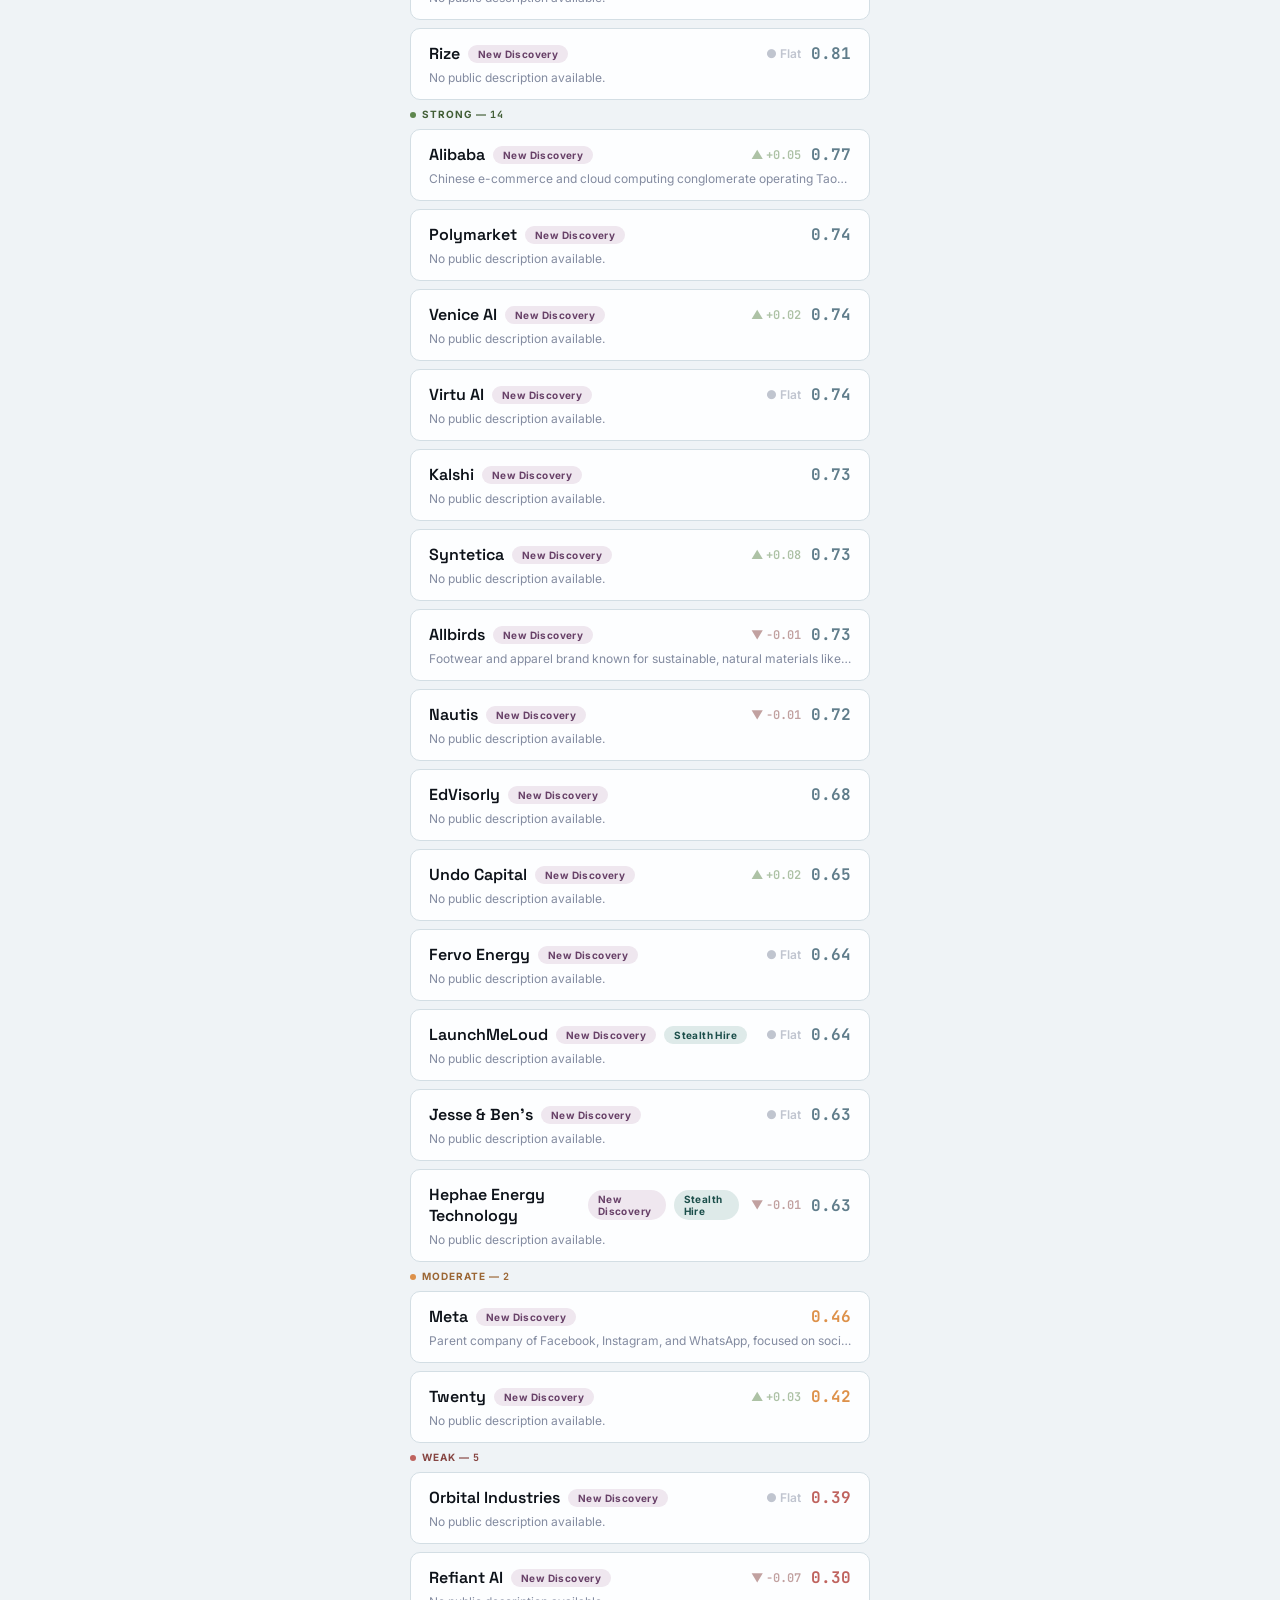
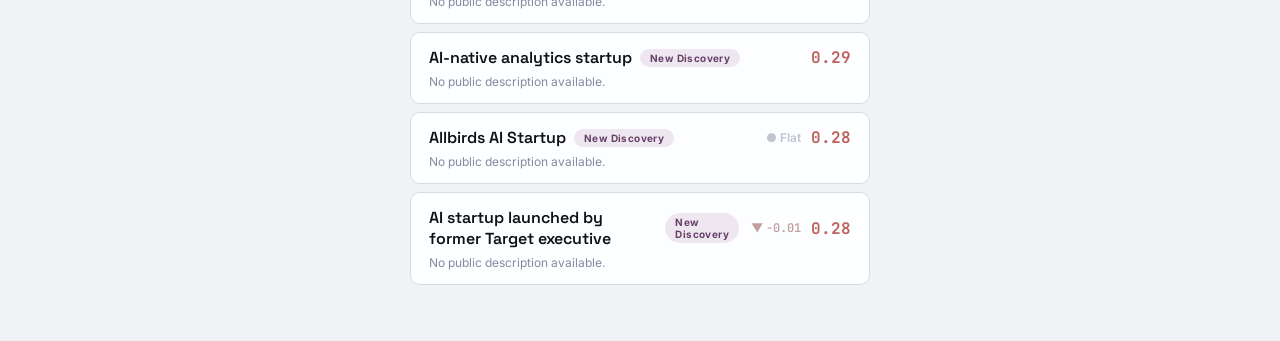
==== commit 92407ef4: "Move Unverified badge above avatar+name row, fix quadrant label overlap The badge was pushing only t" ====
--- a/index.html
+++ b/index.html
@@ -138,10 +138,10 @@
 
         <h3 class="section-label">Suggested Contact</h3>
         <div class="contact-card" id="contact-card">
+          <span class="contact-unverified-badge" id="contact-unverified-badge" title="Found via automated LinkedIn search, not human-confirmed" hidden>Unverified</span>
           <div class="contact-person-row" style="margin-top: 0;">
             <div class="contact-avatar" id="contact-avatar">—</div>
             <div class="contact-person-info">
-              <span class="contact-unverified-badge" id="contact-unverified-badge" title="Found via automated LinkedIn search, not human-confirmed" hidden>Unverified</span>
               <p class="contact-name" id="contact-name">—</p>
               <p class="contact-title" id="contact-title">—</p>
             </div>
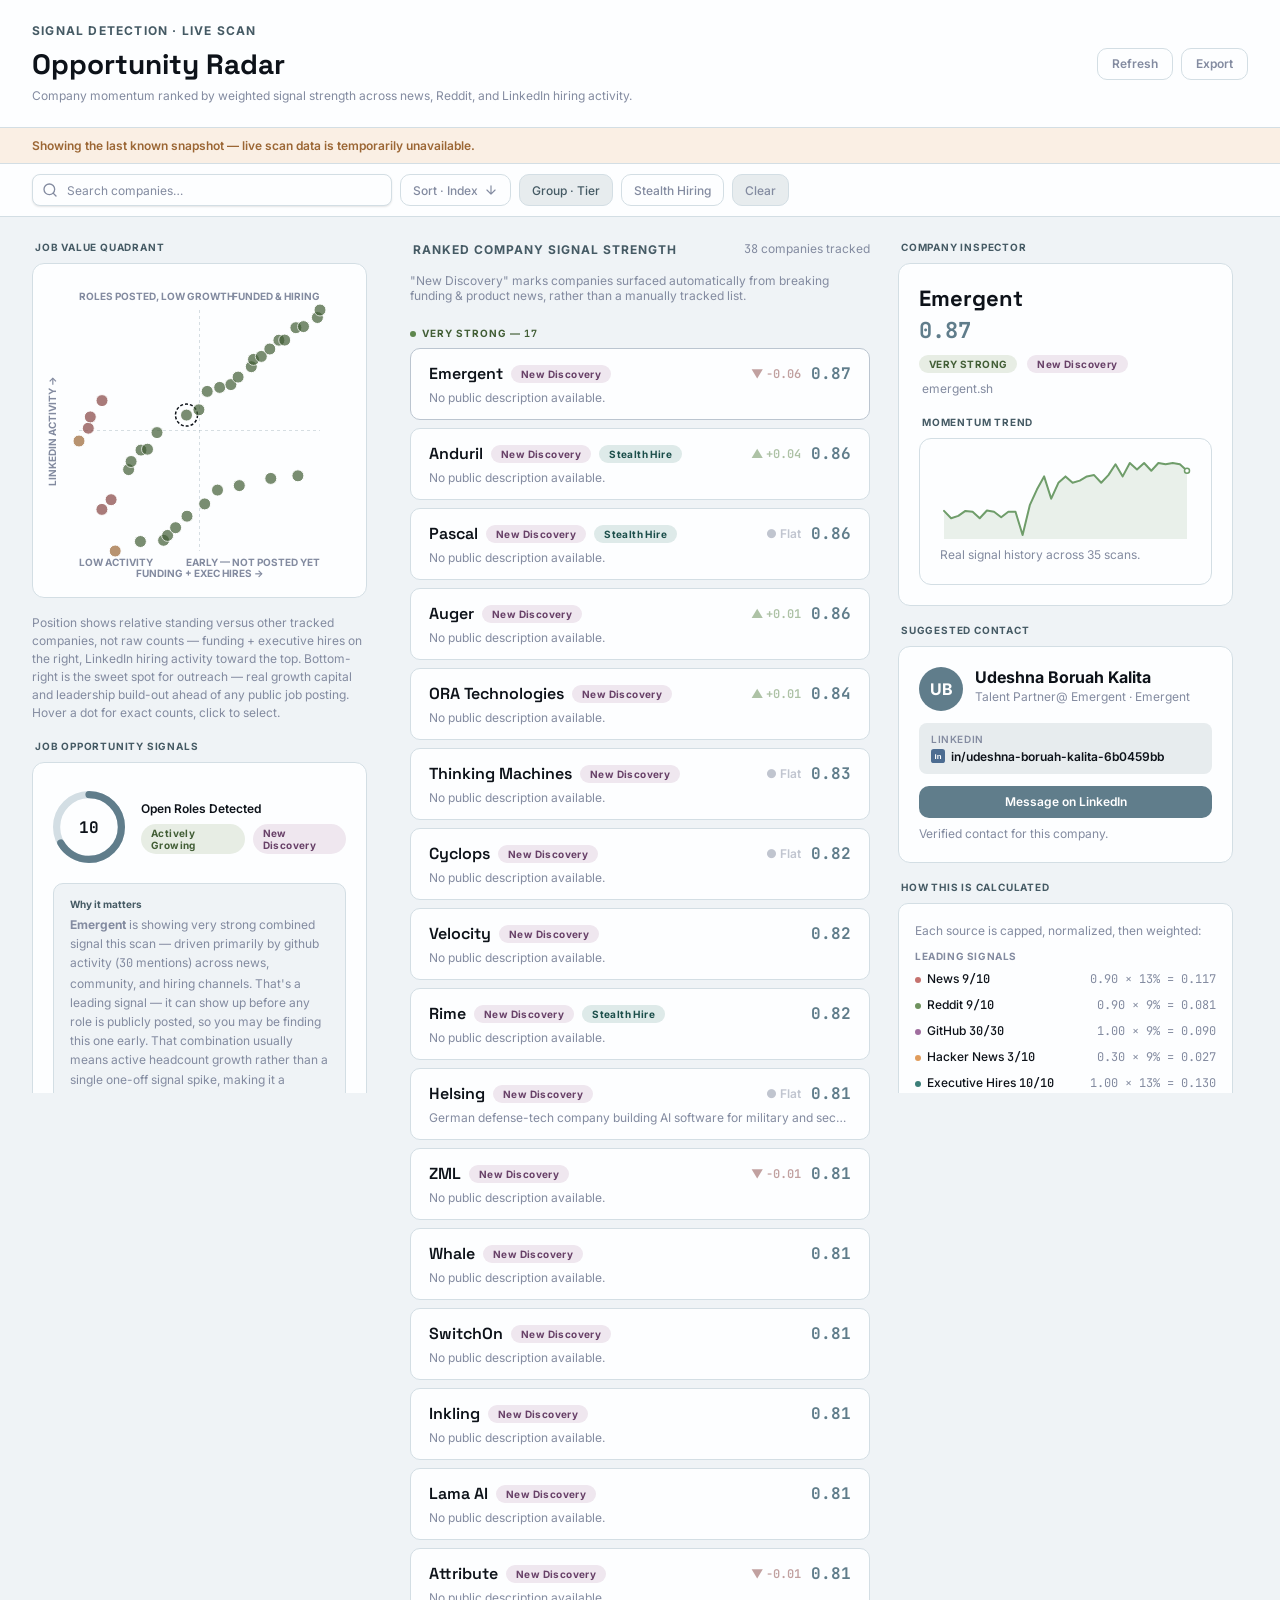
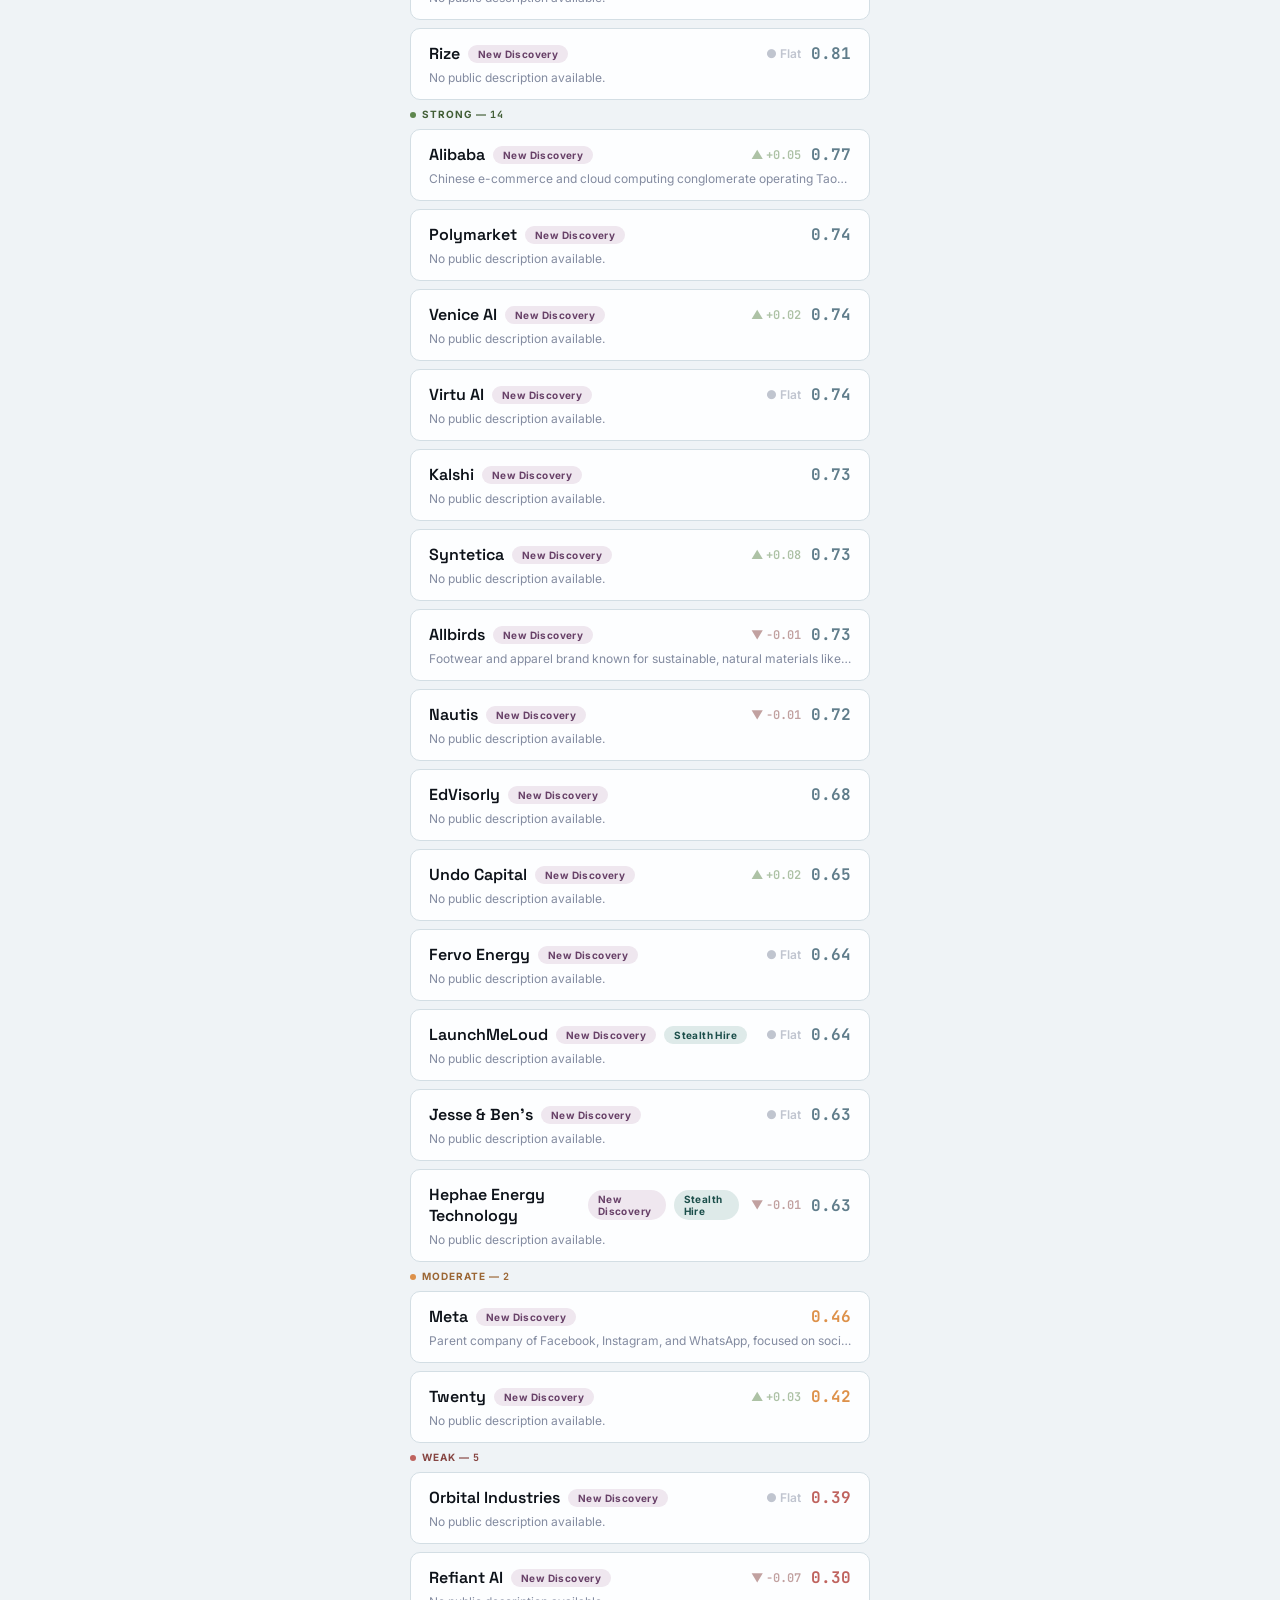
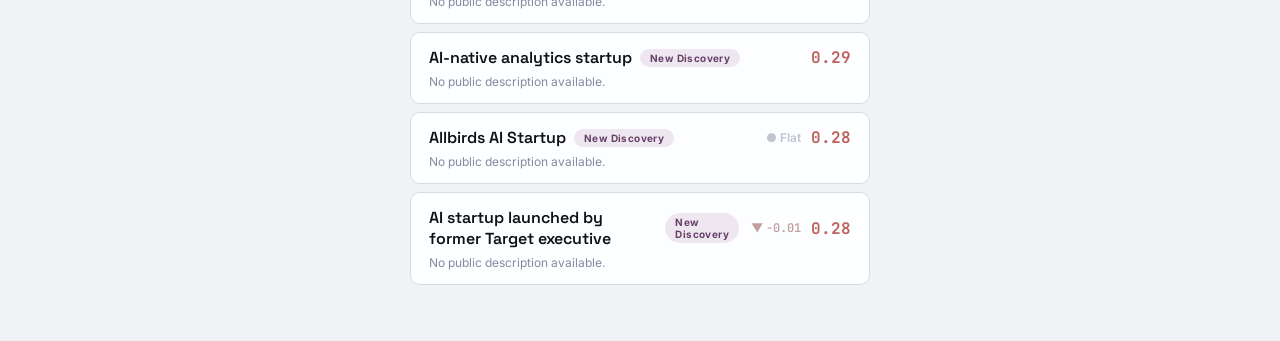
==== commit 2715963a: "Establish fixed avatar-top rule for Suggested Contact Rule: the avatar is always flush to the top of" ====
--- a/index.html
+++ b/index.html
@@ -138,10 +138,10 @@
 
         <h3 class="section-label">Suggested Contact</h3>
         <div class="contact-card" id="contact-card">
-          <span class="contact-unverified-badge" id="contact-unverified-badge" title="Found via automated LinkedIn search, not human-confirmed" hidden>Unverified</span>
           <div class="contact-person-row" style="margin-top: 0;">
             <div class="contact-avatar" id="contact-avatar">—</div>
             <div class="contact-person-info">
+              <span class="contact-unverified-badge" id="contact-unverified-badge" title="Found via automated LinkedIn search, not human-confirmed" hidden>Unverified</span>
               <p class="contact-name" id="contact-name">—</p>
               <p class="contact-title" id="contact-title">—</p>
             </div>
--- a/styles.css
+++ b/styles.css
@@ -1171,9 +1171,15 @@
 .inspector-card .btn-dark { margin-top: 16px; }
 
 /* Suggested Contact */
+/* flex-start, not center — the avatar must stay flush to this row's own
+   top edge always. Nothing precedes the row itself (the Unverified
+   badge lives inside .contact-person-info, not above the row), so the
+   row's top position is constant regardless of badge presence, and the
+   avatar lands next to whichever text is first: the badge when present,
+   the name when it isn't. */
 .contact-person-row {
   display: flex;
-  align-items: center;
+  align-items: flex-start;
   gap: 12px;
   margin-top: 12px;
 }
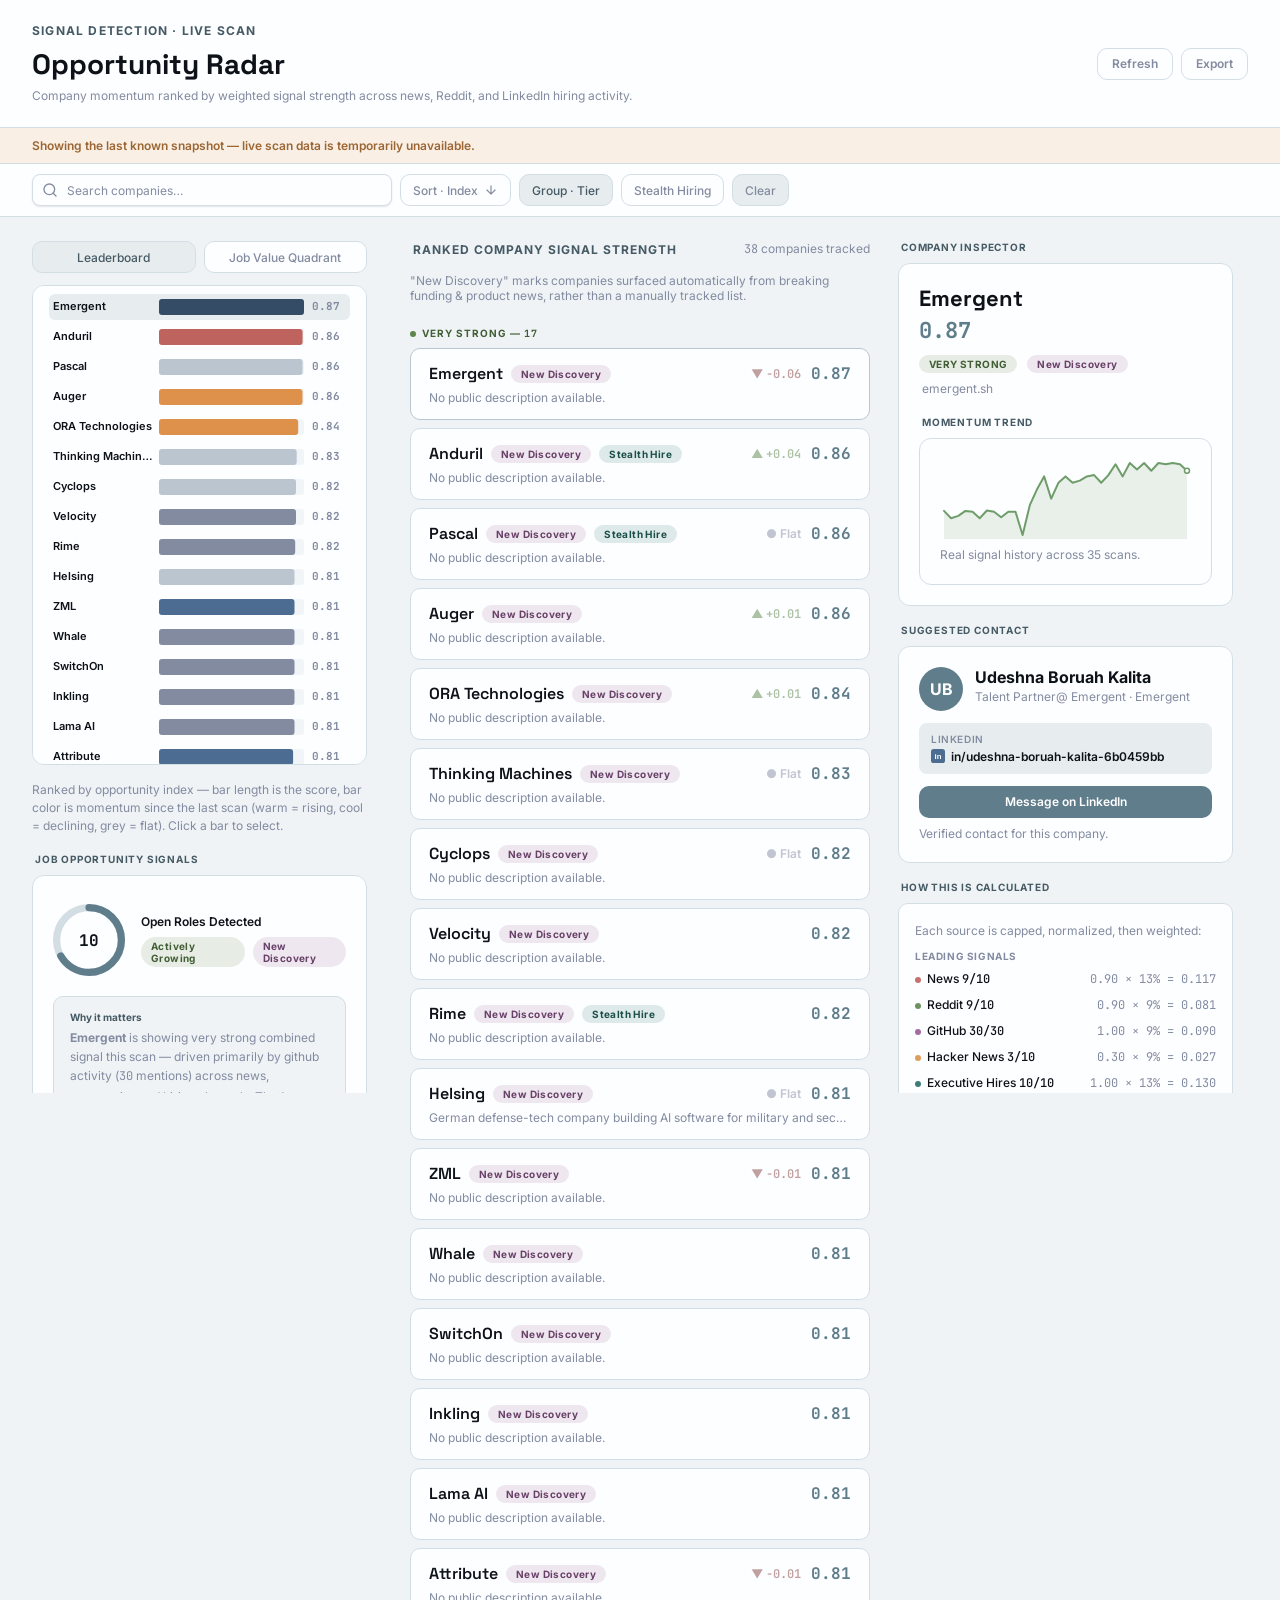
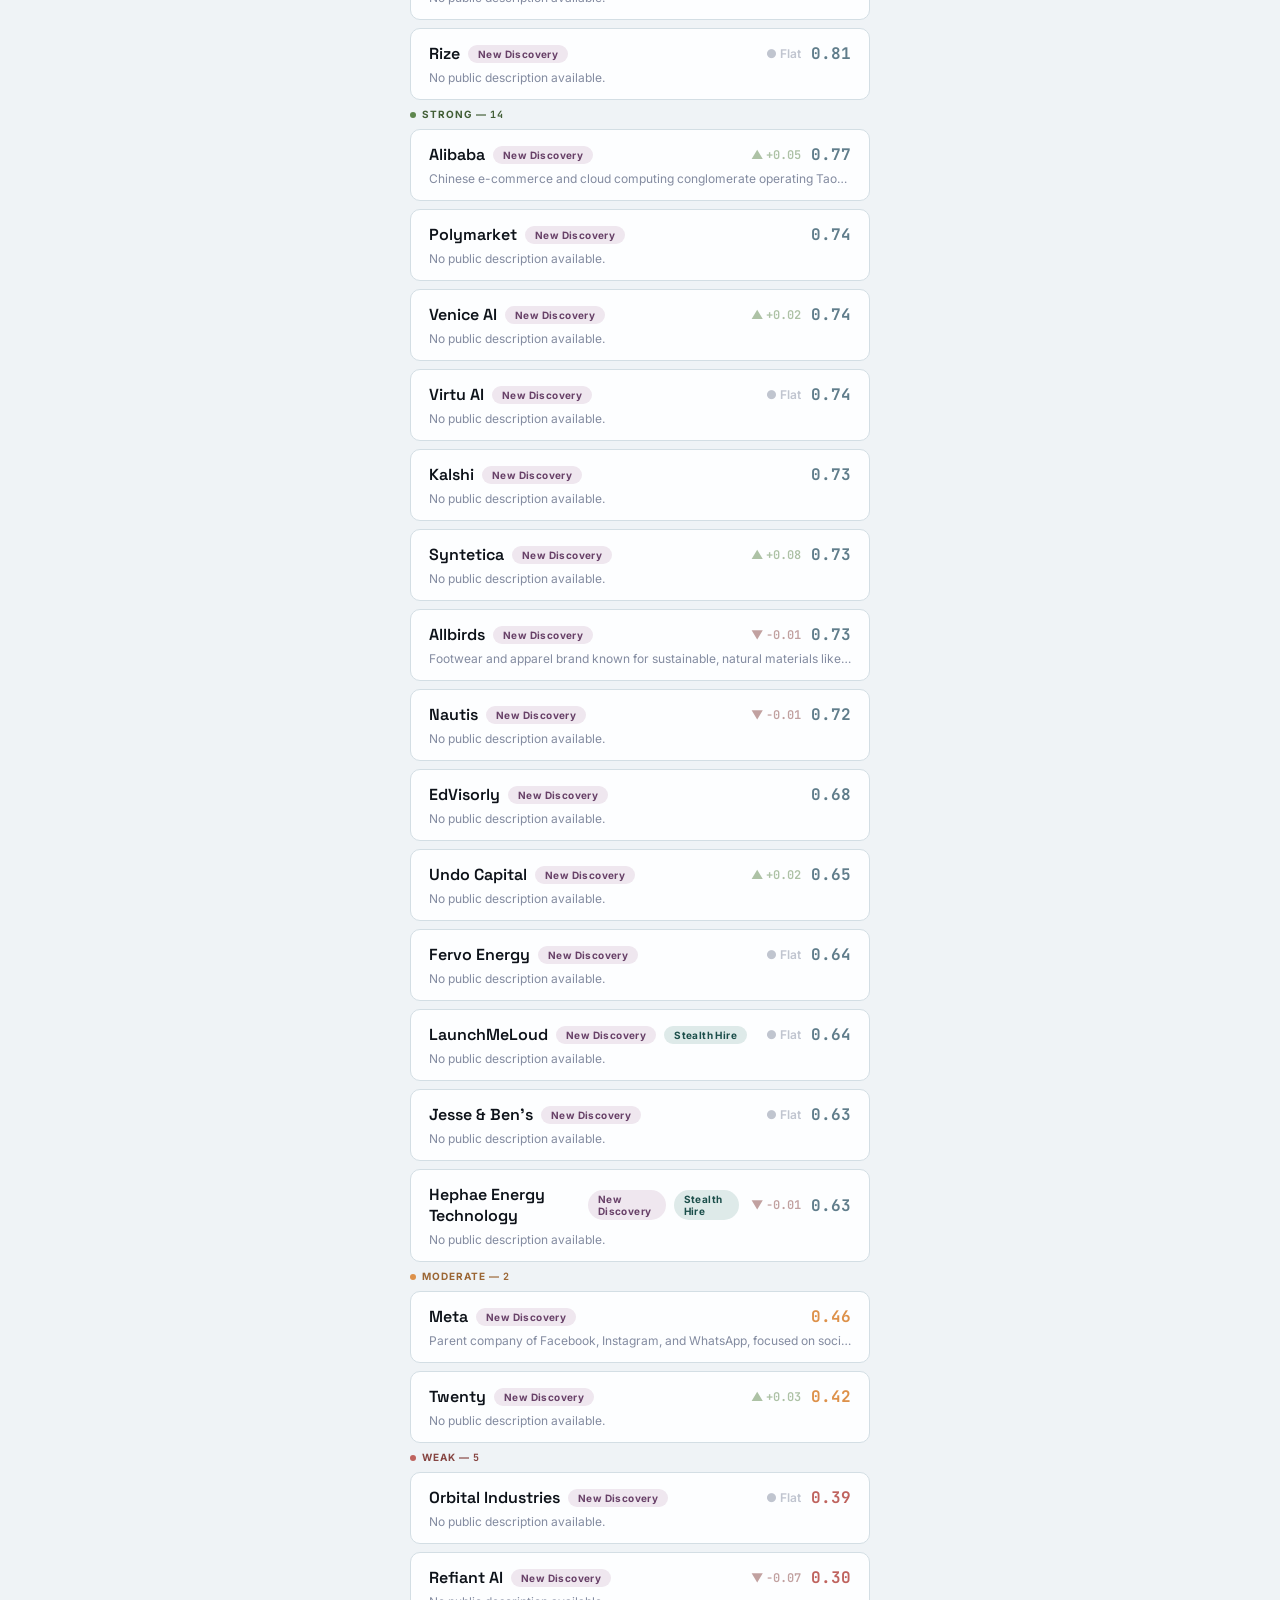
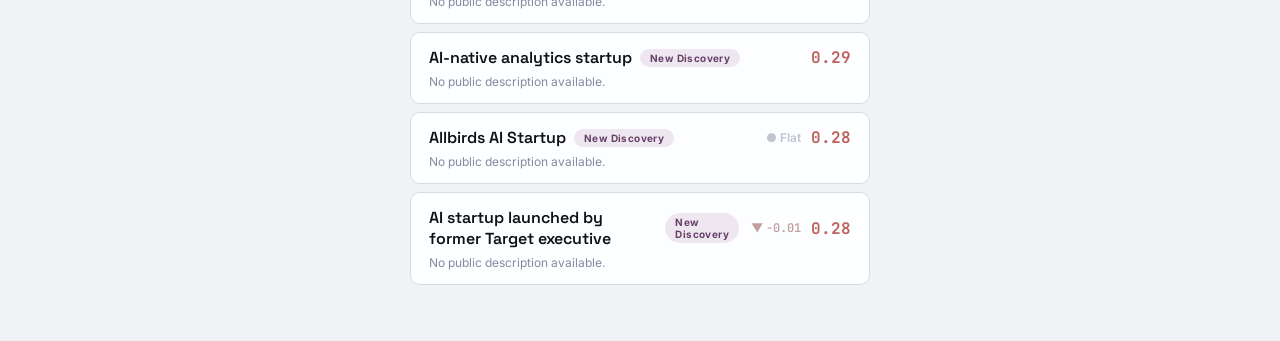
==== commit 4e68b9b4: "Add Leaderboard chart with momentum-heat coloring New default view in the left column (toggle with J" ====
--- a/index.html
+++ b/index.html
@@ -72,13 +72,20 @@
         <p>Loading live scan data…</p>
       </div>
 
-      <!-- Left: Job Value Quadrant + Job Opportunity Signals -->
-      <section class="quadrant-column" aria-label="Job value quadrant">
-        <h3 class="section-label" style="margin-top: 0;">Job Value Quadrant</h3>
-        <div class="quadrant-scope">
+      <!-- Left: Leaderboard / Job Value Quadrant (toggle) + Job Opportunity Signals -->
+      <section class="quadrant-column" aria-label="Company leaderboard">
+        <div class="chart-toggle-row" style="margin-top: 0;" role="tablist">
+          <button class="pill-btn chart-toggle-btn" id="chart-toggle-leaderboard" type="button" aria-pressed="true">Leaderboard</button>
+          <button class="pill-btn chart-toggle-btn" id="chart-toggle-quadrant" type="button" aria-pressed="false">Job Value Quadrant</button>
+        </div>
+        <div class="leaderboard-scope" id="leaderboard-scope">
+          <svg id="leaderboard-svg" width="100%" aria-hidden="true"></svg>
+        </div>
+        <div class="quadrant-scope" id="quadrant-scope" hidden>
           <svg id="quadrant-svg" viewBox="0 0 400 400" width="100%" height="100%" aria-hidden="true"></svg>
         </div>
-        <p class="quadrant-caption" id="quadrant-caption">Position shows relative standing versus other tracked companies, not raw counts — funding + executive hires on the right, LinkedIn hiring activity toward the top. Bottom-right is the sweet spot for outreach — real growth capital and leadership build-out ahead of any public job posting. Hover a dot for exact counts, click to select.</p>
+        <p class="quadrant-caption" id="leaderboard-caption">Ranked by opportunity index — bar length is the score, bar color is momentum since the last scan (warm = rising, cool = declining, grey = flat). Click a bar to select.</p>
+        <p class="quadrant-caption" id="quadrant-caption" hidden>Position shows relative standing versus other tracked companies, not raw counts — funding + executive hires on the right, LinkedIn hiring activity toward the top. Bottom-right is the sweet spot for outreach — real growth capital and leadership build-out ahead of any public job posting. Hover a dot for exact counts, click to select.</p>
 
         <h3 class="section-label">Job Opportunity Signals</h3>
         <div class="job-signals-card">
--- a/styles.css
+++ b/styles.css
@@ -592,6 +592,35 @@
   overflow: hidden;
 }
 
+.chart-toggle-row {
+  display: flex;
+  gap: 8px;
+  margin-bottom: 12px;
+}
+
+.chart-toggle-btn {
+  flex: 1;
+  justify-content: center;
+}
+
+/* No aspect-ratio — this is a list of N companies, not a square chart,
+   so it gets its own internal scroll instead of dictating the column's
+   height (a leaderboard tall enough for 40 companies would otherwise
+   push Job Opportunity Signals far down the page). */
+.leaderboard-scope {
+  width: 100%;
+  max-height: 480px;
+  overflow-y: auto;
+  flex-shrink: 0;
+  background: var(--surface);
+  border: 1px solid var(--border);
+  border-radius: var(--radius-xl);
+  padding: 8px 16px;
+}
+
+.leaderboard-scope[hidden] { display: none; }
+.quadrant-scope[hidden] { display: none; }
+
 .quadrant-caption {
   margin: 16px 0 0;
   font-size: var(--text-sm);
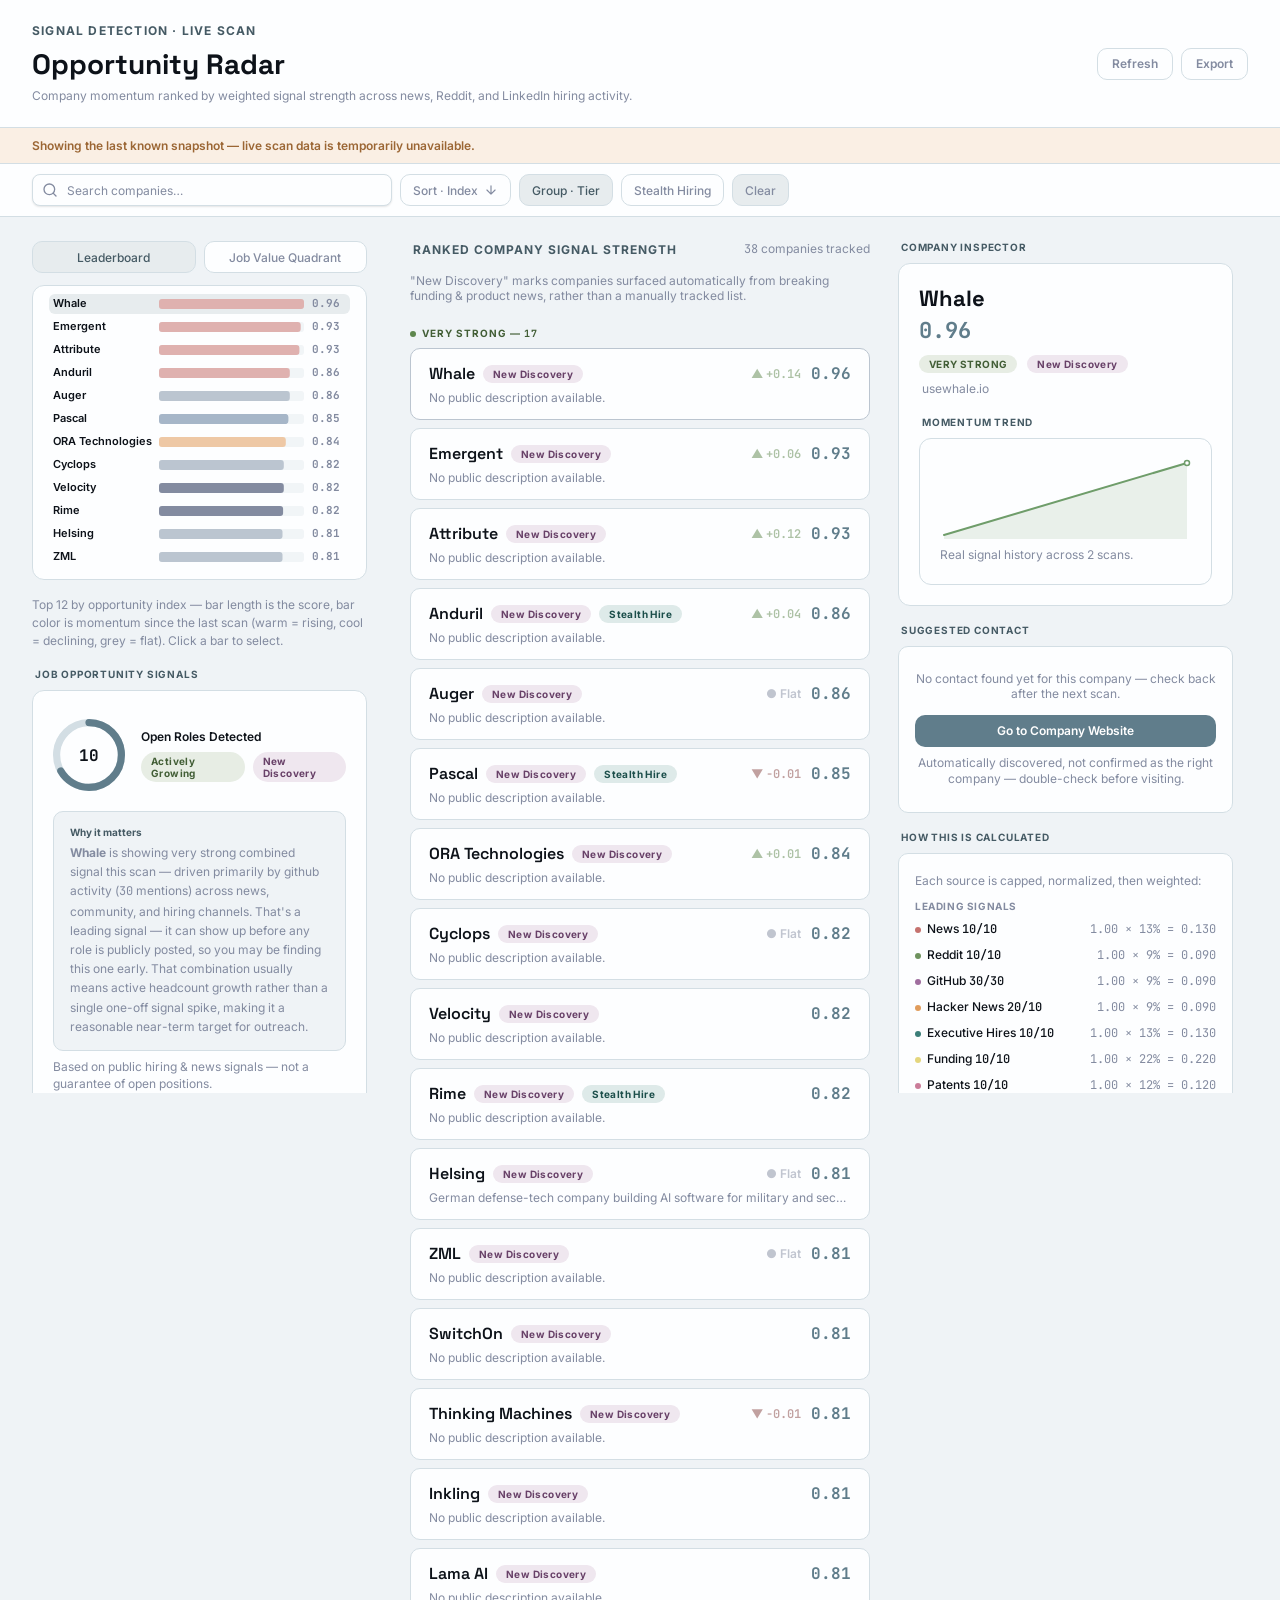
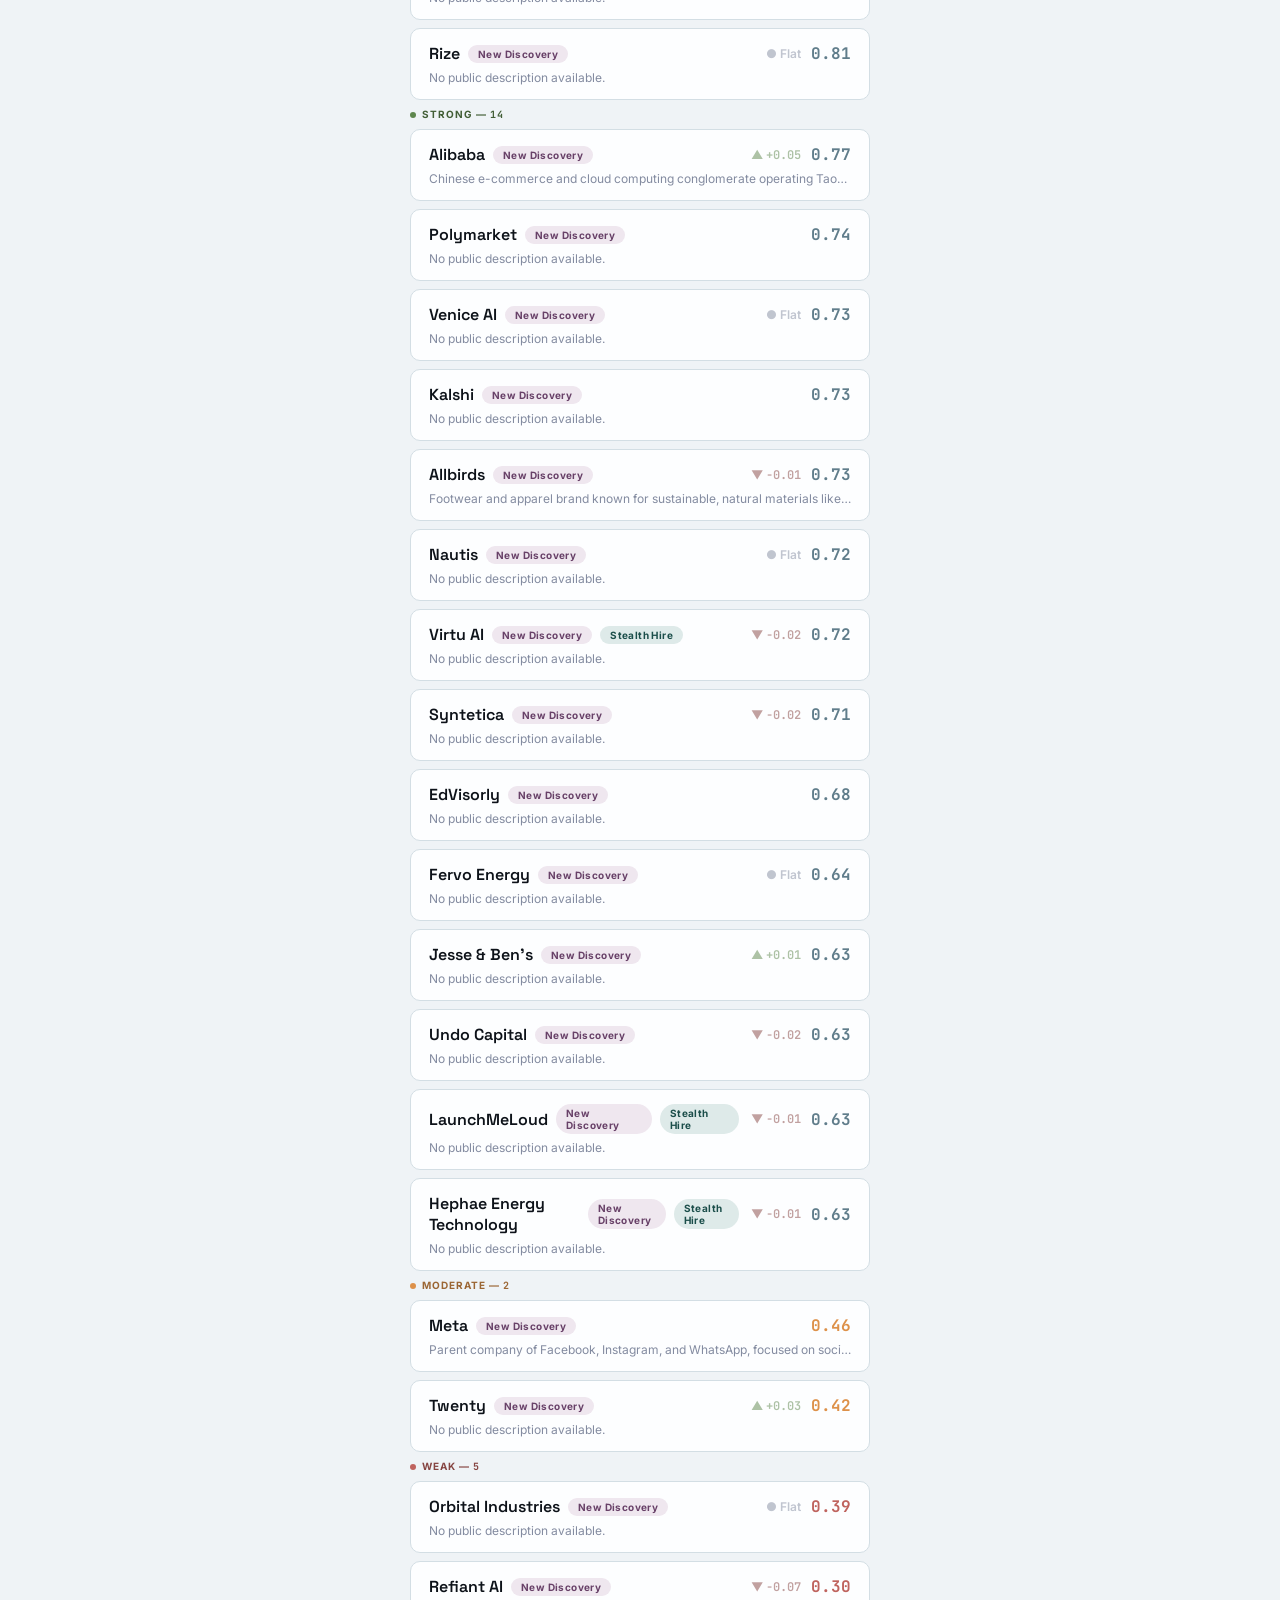
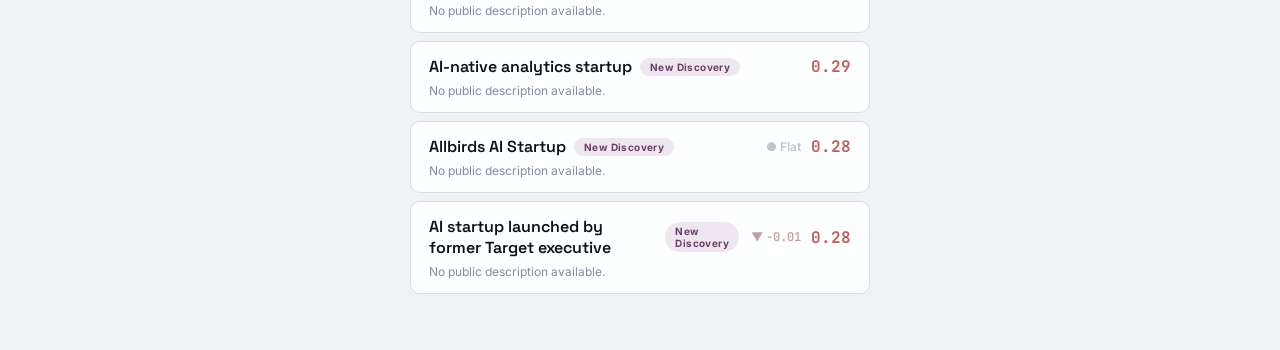
==== commit b35e713d: "Refresh data (runs 59-182, 2 new contacts), cap Leaderboard to top 12 with lighter tints Data refres" ====
--- a/index.html
+++ b/index.html
@@ -84,7 +84,7 @@
         <div class="quadrant-scope" id="quadrant-scope" hidden>
           <svg id="quadrant-svg" viewBox="0 0 400 400" width="100%" height="100%" aria-hidden="true"></svg>
         </div>
-        <p class="quadrant-caption" id="leaderboard-caption">Ranked by opportunity index — bar length is the score, bar color is momentum since the last scan (warm = rising, cool = declining, grey = flat). Click a bar to select.</p>
+        <p class="quadrant-caption" id="leaderboard-caption">Top 12 by opportunity index — bar length is the score, bar color is momentum since the last scan (warm = rising, cool = declining, grey = flat). Click a bar to select.</p>
         <p class="quadrant-caption" id="quadrant-caption" hidden>Position shows relative standing versus other tracked companies, not raw counts — funding + executive hires on the right, LinkedIn hiring activity toward the top. Bottom-right is the sweet spot for outreach — real growth capital and leadership build-out ahead of any public job posting. Hover a dot for exact counts, click to select.</p>
 
         <h3 class="section-label">Job Opportunity Signals</h3>
--- a/styles.css
+++ b/styles.css
@@ -609,7 +609,7 @@
    push Job Opportunity Signals far down the page). */
 .leaderboard-scope {
   width: 100%;
-  max-height: 480px;
+  max-height: 300px;
   overflow-y: auto;
   flex-shrink: 0;
   background: var(--surface);
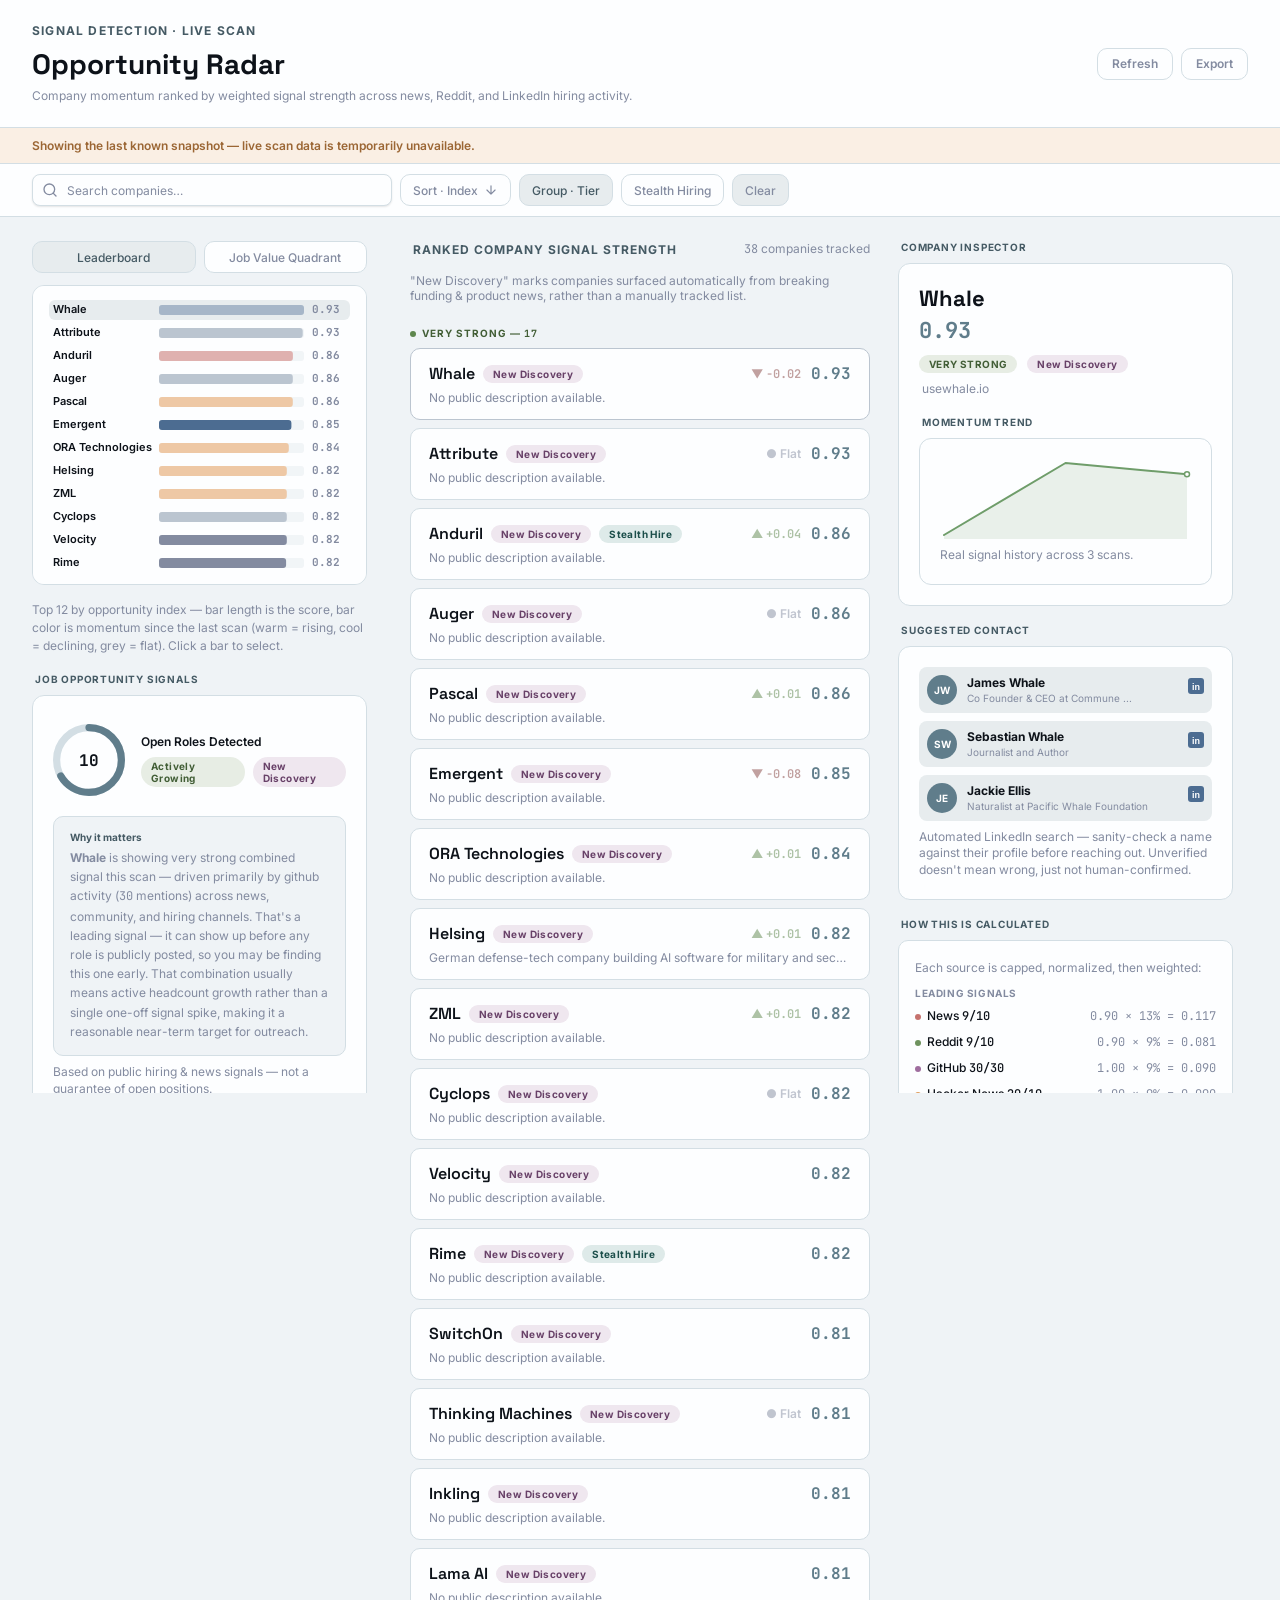
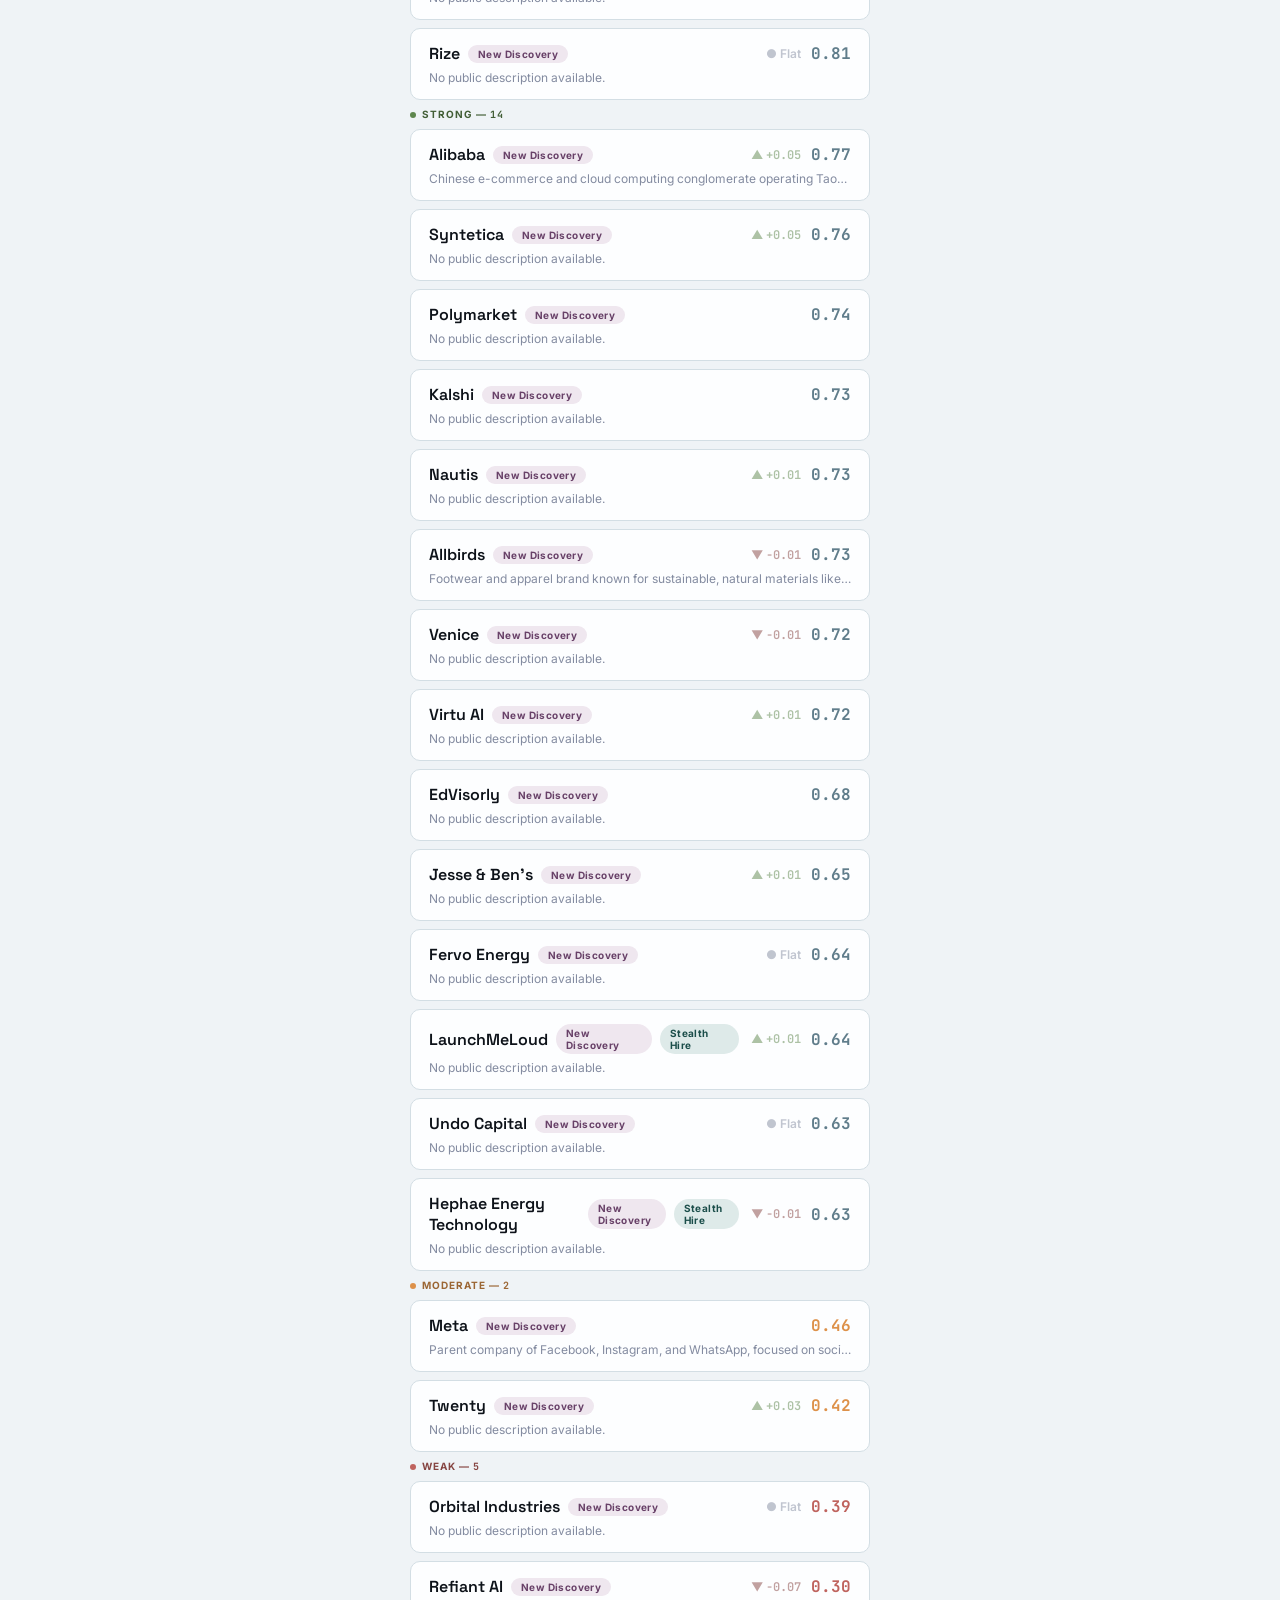
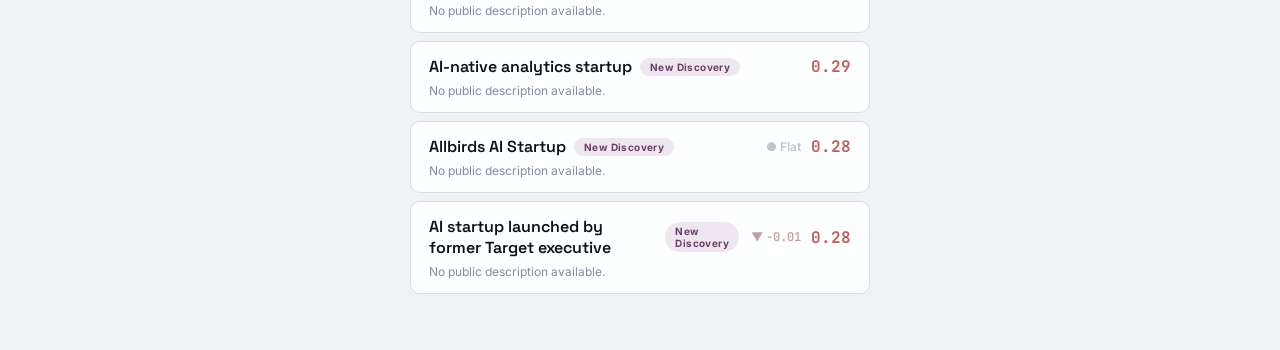
==== commit 42e76b7a: "Show multiple candidate contacts per company, refresh data (runs 59-184) The pipeline's search was w" ====
--- a/index.html
+++ b/index.html
@@ -143,25 +143,10 @@
 
         </div>
 
-        <h3 class="section-label">Suggested Contact</h3>
+        <h3 class="section-label" id="contact-section-label">Suggested Contact</h3>
         <div class="contact-card" id="contact-card">
-          <div class="contact-person-row" style="margin-top: 0;">
-            <div class="contact-avatar" id="contact-avatar">—</div>
-            <div class="contact-person-info">
-              <span class="contact-unverified-badge" id="contact-unverified-badge" title="Found via automated LinkedIn search, not human-confirmed" hidden>Unverified</span>
-              <p class="contact-name" id="contact-name">—</p>
-              <p class="contact-title" id="contact-title">—</p>
-            </div>
-          </div>
-          <div class="contact-detail-box">
-            <span class="contact-detail-label">LinkedIn</span>
-            <span class="contact-detail-value contact-detail-value-linkedin">
-              <svg width="14" height="14" viewBox="0 0 16 16" aria-hidden="true"><rect width="16" height="16" rx="3" fill="var(--linkedin-blue)" /><text x="8" y="11.5" text-anchor="middle" font-family="Arial, sans-serif" font-size="9" font-weight="700" fill="#ffffff">in</text></svg>
-              <span id="contact-linkedin-value">—</span>
-            </span>
-          </div>
-          <a class="btn btn-dark btn-full" id="contact-cta" href="#" target="_blank" rel="noopener">Message on LinkedIn</a>
-          <p class="fine-print" id="contact-fine-print">—</p>
+          <ul class="contact-list" id="contact-list"></ul>
+          <p class="fine-print">Automated LinkedIn search — sanity-check a name against their profile before reaching out. Unverified doesn't mean wrong, just not human-confirmed.</p>
         </div>
         <div class="contact-empty-state" id="contact-empty-state" hidden>
           <p>No contact found yet for this company — check back after the next scan.</p>
--- a/styles.css
+++ b/styles.css
@@ -615,7 +615,7 @@
   background: var(--surface);
   border: 1px solid var(--border);
   border-radius: var(--radius-xl);
-  padding: 8px 16px;
+  padding: 14px 16px 8px;
 }
 
 .leaderboard-scope[hidden] { display: none; }
@@ -1206,53 +1206,89 @@
    row's top position is constant regardless of badge presence, and the
    avatar lands next to whichever text is first: the badge when present,
    the name when it isn't. */
-.contact-person-row {
+/* Suggested Contact is a list now, not a single fixed card — the
+   search routinely returns several candidate people per company, and a
+   meaningful fraction are surname coincidences, so the UI shows the
+   list and lets a human compare/pick instead of the app silently
+   guessing one. Also means reaching out to more than one person is
+   just as easy as one. */
+.contact-list {
+  list-style: none;
+  margin: 0;
+  padding: 0;
+  display: flex;
+  flex-direction: column;
+  gap: 8px;
+}
+
+.contact-list-item {
   display: flex;
   align-items: flex-start;
-  gap: 12px;
-  margin-top: 12px;
-}
-
-.contact-avatar {
-  width: 44px;
-  height: 44px;
+  gap: 10px;
+  padding: 8px;
+  border-radius: var(--radius-md);
+  background: var(--accent-tint);
+}
+
+.contact-list-avatar {
+  width: 30px;
+  height: 30px;
   border-radius: 50%;
   background: var(--accent);
   color: #ffffff;
   display: flex;
   align-items: center;
   justify-content: center;
-  font-size: var(--text-md);
+  font-size: 10px;
   font-weight: 700;
   flex-shrink: 0;
 }
 
-.contact-name {
+.contact-list-info {
+  flex: 1;
+  min-width: 0;
+}
+
+.contact-list-name {
   margin: 0;
-  font-size: var(--text-md);
+  display: flex;
+  align-items: center;
+  flex-wrap: wrap;
+  gap: 6px;
+  font-size: var(--text-sm);
   font-weight: 700;
   color: var(--text-primary);
+}
+
+.contact-list-title {
+  margin: 2px 0 0;
+  font-size: var(--text-2xs);
+  font-weight: 400;
+  color: var(--text-secondary);
+  overflow: hidden;
+  text-overflow: ellipsis;
+  white-space: nowrap;
+}
+
+.contact-list-linkedin {
+  flex-shrink: 0;
+  display: flex;
+  align-items: center;
+  margin-top: 3px;
 }
 
 /* Amber, not neutral — this is a "check this before you act on it" flag,
    not decoration. Hiding unverified contacts entirely would make the
    feature useless (most of what's found this way is still directionally
    right), but presenting it with the same confidence as a verified
-   contact would be dishonest.
-
-   Own line below the name (not inline) — some contact names are long
-   enough that an inline badge would wrap awkwardly or crowd the name.
-   Uses visibility (see populateContactCard), not display:none, so this
-   line's height is always reserved and the card isn't a different
-   height for a verified vs. unverified contact. */
+   contact would be dishonest. Inline with the name now (list items are
+   compact, no room for its own line). */
 .contact-unverified-badge {
   display: inline-flex;
   align-items: center;
-  width: fit-content;
-  margin-bottom: 4px;
-  padding: 2px 8px;
+  padding: 1px 6px;
   border-radius: var(--radius-full);
-  font-size: var(--text-2xs);
+  font-size: 9px;
   font-weight: 700;
   letter-spacing: 0.3px;
   text-transform: uppercase;
@@ -1260,8 +1296,6 @@
   color: var(--amber-deep);
 }
 
-.contact-unverified-badge[hidden] { display: none; }
-
 .contact-empty-state {
   margin: 0;
   padding: 24px 16px;
@@ -1278,47 +1312,6 @@
 .contact-empty-state .btn { margin-top: 14px; }
 .contact-empty-state .fine-print { margin-top: 8px; }
 .contact-empty-state[hidden] { display: none; }
-
-.contact-title {
-  margin: 2px 0 0;
-  font-size: var(--text-sm);
-  font-weight: 400;
-  color: var(--text-secondary);
-}
-
-.contact-detail-box {
-  display: flex;
-  flex-direction: column;
-  gap: 4px;
-  padding: 10px 12px;
-  border-radius: var(--radius-md);
-  background: var(--accent-tint);
-  margin-top: 12px;
-}
-
-.contact-detail-label {
-  font-size: var(--text-2xs);
-  font-weight: 600;
-  letter-spacing: 0.6px;
-  text-transform: uppercase;
-  color: var(--text-secondary);
-}
-
-.contact-detail-value {
-  font-size: var(--text-sm);
-  font-weight: 600;
-  color: var(--text-primary);
-}
-
-.contact-detail-value-linkedin {
-  display: inline-flex;
-  align-items: center;
-  gap: 6px;
-}
-
-.contact-detail-value-linkedin svg { flex-shrink: 0; }
-
-.contact-card .btn-dark { margin-top: 12px; }
 
 /* ─────────────────────────────────────────
    Detail page (3-column, matching main dashboard)
